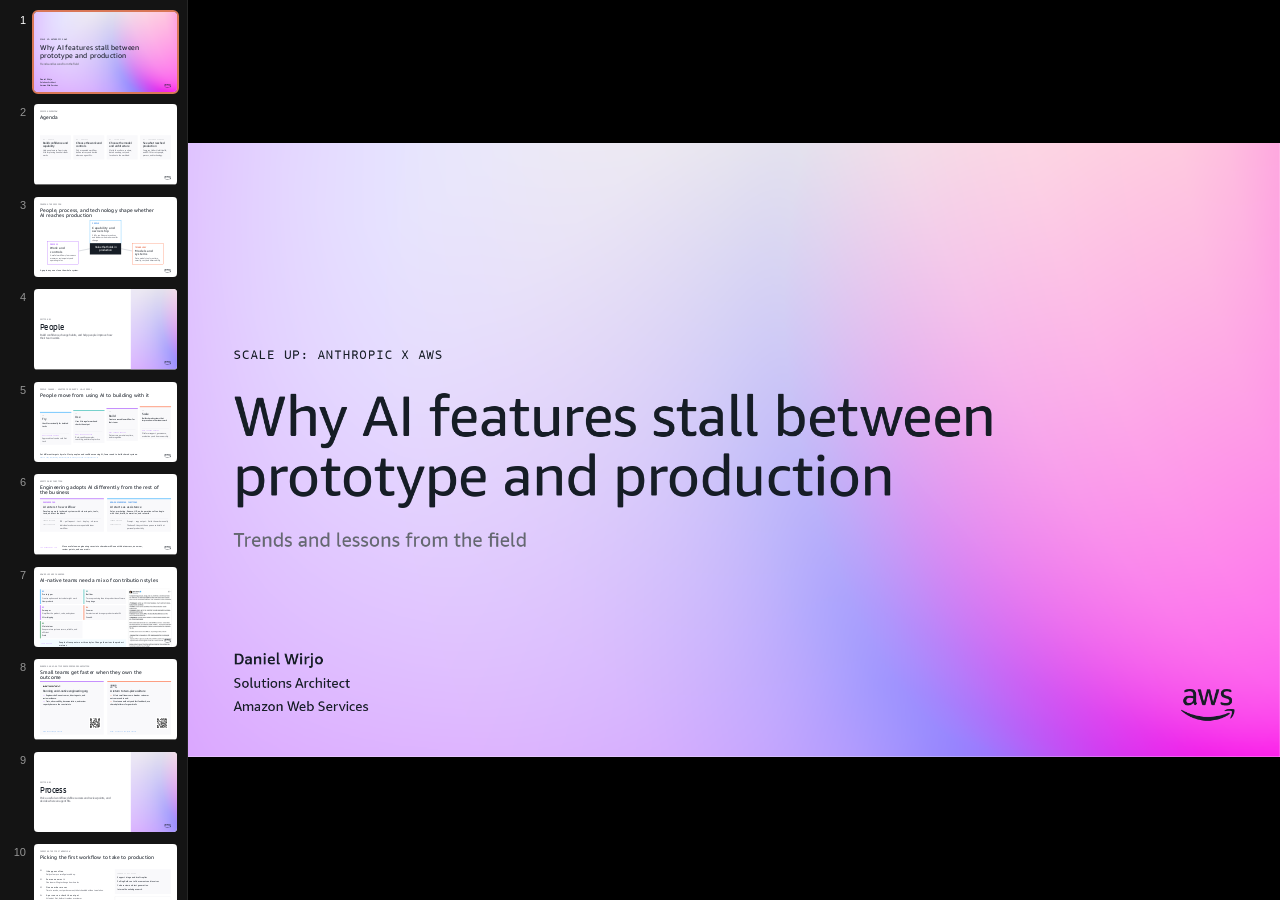
==== scale-up-session-1/index.html @ 9b1a43f8 "Add AI production scale-up deck" ====
<!DOCTYPE html>
<html lang="en">
<head>
<meta charset="UTF-8">
<title>Why AI features stall between prototype and production</title>
<link rel="stylesheet" href="styles.css">
<script src="deck-stage.js"></script>
<style>
  html, body { margin: 0; background: #000; }

  /* ---- Shared slide chrome ---- */
  .slide {
    position: relative; width: 1920px; height: 1080px; overflow: hidden;
    font-family: var(--aws-font-display);
    background: var(--aws-white); color: var(--aws-gray-850);
  }
  .slide h1, .slide h2, .slide h3, .slide p { margin: 0; }
  .bg { position: absolute; inset: 0; width: 100%; height: 100%; object-fit: cover; }
  .logo-br { position: absolute; right: 80px; bottom: 64px; height: 56px; width: auto; }

  .eyebrow {
    font-family: var(--aws-font-mono); font-size: 22px; font-weight: 400;
    text-transform: uppercase; letter-spacing: 0.08em; color: var(--aws-gray-600);
  }
  .h-cover  { font-size: 120px; line-height: 1.04; font-weight: 400; letter-spacing: -0.005em; text-wrap: pretty; }
  .h-title  { font-size: 72px;  line-height: 1.1;  font-weight: 400; letter-spacing: -0.005em; text-wrap: pretty; }
  .body-xl  { font-size: 34px;  line-height: 1.35; font-weight: 400; }
  .body-lg  { font-size: 28px;  line-height: 1.4;  font-weight: 400; }
  .body-md  { font-size: 24px;  line-height: 1.45; font-weight: 400; }
  .muted    { color: var(--aws-gray-600); }
  .mono     { font-family: var(--aws-font-mono); }
  .rule     { width: 56px; height: 4px; background: var(--aws-gray-850); }
  .rule.accent { background: var(--aws-purple-600); }

  .head { position: absolute; left: 80px; right: 80px; top: 80px; display: flex; flex-direction: column; gap: 24px; }
  .head .h-title { max-width: 1600px; }
  .head .lede { max-width: 1400px; margin-top: 4px; }
  .foot { position: absolute; left: 80px; right: 440px; bottom: 72px; }

  /* ---- Cover ---- */
  .cover-body { position: absolute; left: 80px; right: 80px; top: 0; bottom: 0; display: flex; flex-direction: column; justify-content: center; gap: 40px; }
  .cover-body .h-cover { max-width: 1640px; font-size: 100px; line-height: 1.05; }
  .cover-presenter { position: absolute; left: 80px; bottom: 72px; display: flex; flex-direction: column; gap: 6px; }

  /* ---- Card grid ---- */
  .grid { position: absolute; left: 80px; right: 80px; top: 400px; display: grid; gap: 32px; }
  .grid.c4 { grid-template-columns: repeat(4, 1fr); }
  .grid.c3 { grid-template-columns: repeat(3, 1fr); }
  .grid.c2 { grid-template-columns: repeat(2, 1fr); column-gap: 96px; row-gap: 40px; }
  .card { display: flex; flex-direction: column; gap: 18px; padding: 40px 36px; background: var(--aws-gray-100); border-radius: 4px; }
  .card .k { font-family: var(--aws-font-mono); font-size: 20px; letter-spacing: 0.08em; text-transform: uppercase; color: var(--aws-gray-600); }
  .card .t { font-size: 36px; line-height: 1.15; }
  .card .price { font-size: 64px; line-height: 1; color: var(--aws-purple-600); }

  /* ---- Map (2x2) ---- */
  .map { position: absolute; left: 80px; right: 80px; top: 340px; display: grid; grid-template-columns: 180px 1fr 1fr; grid-template-rows: 56px 220px 220px; gap: 24px; }
  .map .colh, .map .rowh { font-family: var(--aws-font-mono); font-size: 20px; letter-spacing: 0.08em; text-transform: uppercase; color: var(--aws-gray-600); display: flex; align-items: flex-end; }
  .map .rowh { align-items: center; font-size: 26px; color: var(--aws-gray-850); }
  .map .cell { background: var(--aws-gray-100); border-radius: 4px; padding: 32px 36px; display: flex; flex-direction: column; gap: 12px; justify-content: center; }
  .map .cell .t { font-size: 38px; line-height: 1.12; }
  .surface-title { display: grid; grid-template-columns: 58px 1fr; gap: 18px; align-items: center; }
  .surface-icon { width: 52px; height: 52px; object-fit: contain; }
  .gateway { position: absolute; left: 284px; right: 400px; top: 912px; display: flex; align-items: center; gap: 28px; padding: 22px 36px; border: 2px solid var(--aws-gray-300); border-radius: 4px; }

  /* ---- Rows (situation -> answer) ---- */
  .rows { position: absolute; left: 80px; right: 80px; top: 300px; display: flex; flex-direction: column; }
  .row { display: grid; grid-template-columns: 1fr 1fr; gap: 64px; padding: 22px 0; border-top: 2px solid var(--aws-gray-200); align-items: baseline; }
  .row:last-child { border-bottom: 2px solid var(--aws-gray-200); }
  .row .ans { font-size: 32px; line-height: 1.25; }

  /* ---- Numbered list ---- */
  .list { display: flex; flex-direction: column; gap: 34px; }
  .item { display: grid; grid-template-columns: 64px 1fr; gap: 16px; }
  .num { font-family: var(--aws-font-mono); font-size: 22px; line-height: 1; padding-top: 10px; color: var(--aws-gray-550); }
  .item .t { font-size: 32px; line-height: 1.2; margin-bottom: 8px; }

  /* ---- Progression ---- */
  .steps { position: absolute; left: 80px; right: 80px; top: 380px; bottom: 220px; display: grid; grid-template-columns: repeat(4, 1fr); gap: 32px; }
  .step { display: flex; flex-direction: column; gap: 18px; padding-top: 28px; border-top: 4px solid var(--aws-gray-300); }
  .step.now { border-top-color: var(--aws-purple-600); }
  .step .t { font-size: 36px; line-height: 1.15; }
  .step .stall { margin-top: auto; min-height: 110px; box-sizing: border-box; padding: 20px 24px; background: var(--aws-gray-100); border-radius: 4px; }

  /* ---- People adoption ---- */
  .people-steps { position: absolute; left: 80px; right: 80px; top: 330px; display: grid; grid-template-columns: repeat(4, 1fr); gap: 26px; align-items: start; }
  .people-stage { min-height: 440px; box-sizing: border-box; padding: 28px 30px; background: var(--aws-gray-100); border-top: 7px solid var(--aws-blue-500); display: flex; flex-direction: column; gap: 18px; }
  .people-stage.l0 { margin-top: 72px; }
  .people-stage.l1 { margin-top: 48px; border-top-color: var(--aws-teal-500); }
  .people-stage.l2 { margin-top: 24px; border-top-color: var(--aws-purple-600); }
  .people-stage.l3 { border-top-color: var(--aws-orange-500); }
  .people-stage .level { font-family: var(--aws-font-mono); font-size: 20px; letter-spacing: 0.08em; text-transform: uppercase; color: var(--aws-gray-600); }
  .people-stage .stage-name { font-size: 38px; line-height: 1.1; }
  .people-stage .support { margin-top: auto; padding-top: 22px; border-top: 2px solid var(--aws-gray-300); }
  .people-stage .support-label { font-family: var(--aws-font-mono); font-size: 16px; letter-spacing: 0.08em; text-transform: uppercase; color: var(--aws-purple-600); margin-bottom: 10px; }
  .people-takeaway { position: absolute; left: 80px; right: 440px; bottom: 55px; display: flex; flex-direction: column; gap: 10px; }
  .people-source { font-family: var(--aws-font-mono); font-size: 16px; color: var(--aws-blue-600); text-decoration: none; }

  /* ---- Organisational adoption ---- */
  .function-path { position: absolute; left: 80px; right: 80px; top: 330px; display: grid; grid-template-columns: 1fr 1fr; gap: 44px; align-items: stretch; }
  .function-stage { min-height: 445px; box-sizing: border-box; padding: 32px 38px; background: var(--aws-gray-100); border-top: 7px solid var(--aws-purple-600); display: flex; flex-direction: column; gap: 18px; }
  .function-stage.non-engineering { border-top-color: var(--aws-blue-500); }
  .function-stage .stage-title { font-size: 43px; line-height: 1.1; }
  .function-stage .stage-pattern { font-size: 28px; line-height: 1.32; }
  .function-stage .stage-work { margin-top: auto; padding-top: 22px; border-top: 2px solid var(--aws-gray-300); display: grid; grid-template-columns: 205px 1fr; gap: 22px; }
  .function-stage .stage-work .label { font-family: var(--aws-font-mono); font-size: 16px; letter-spacing: 0.07em; text-transform: uppercase; color: var(--aws-gray-600); }
  .function-takeaway { position: absolute; left: 80px; right: 440px; bottom: 52px; display: grid; grid-template-columns: 265px 1fr; gap: 30px; align-items: center; }
  .function-takeaway .label { font-family: var(--aws-font-mono); font-size: 18px; letter-spacing: 0.08em; text-transform: uppercase; color: var(--aws-purple-600); }

  /* ---- AI-native teams ---- */
  .archetype-layout { position: absolute; left: 80px; right: 80px; top: 300px; bottom: 58px; display: grid; grid-template-columns: minmax(0, 1fr) 560px; gap: 42px; align-items: stretch; }
  .archetype-row { display: grid; grid-template-columns: repeat(2, minmax(0, 1fr)); gap: 16px; align-content: start; }
  .archetype-card { min-height: 180px; box-sizing: border-box; padding: 20px 22px; background: var(--aws-gray-100); border-left: 7px solid var(--aws-blue-500); display: flex; flex-direction: column; gap: 10px; }
  .archetype-card.builder { border-top-color: var(--aws-teal-500); }
  .archetype-card.sweeper { border-top-color: var(--aws-purple-600); }
  .archetype-card.grower { border-top-color: var(--aws-orange-500); }
  .archetype-card.maintainer { border-top-color: var(--aws-green-600); }
  .archetype-card.builder { border-left-color: var(--aws-teal-500); }
  .archetype-card.sweeper { border-left-color: var(--aws-purple-600); }
  .archetype-card.grower { border-left-color: var(--aws-orange-500); }
  .archetype-card.maintainer { border-left-color: var(--aws-green-600); }
  .archetype-card .role-name { font-size: 30px; line-height: 1.05; }
  .archetype-card .role-copy { margin-top: auto; color: var(--aws-gray-700); }
  .archetype-source-shot { width: 100%; height: 100%; object-fit: cover; object-position: top; border: 1px solid var(--aws-gray-300); box-shadow: 0 12px 30px rgba(35, 47, 62, 0.12); }
  .archetype-footer { grid-column: 1 / -1; padding: 15px 20px; background: var(--aws-blue-50); display: grid; grid-template-columns: 210px 1fr; gap: 22px; align-items: center; }
  .archetype-footer .label { font-family: var(--aws-font-mono); font-size: 18px; letter-spacing: 0.08em; text-transform: uppercase; color: var(--aws-purple-600); }
  .anthropic-source { position: absolute; right: 80px; top: 82px; width: 220px; height: 48px; object-fit: contain; object-position: right center; }

  .native-grid { position: absolute; left: 80px; right: 80px; top: 300px; bottom: 64px; display: grid; grid-template-columns: 1fr 1fr; gap: 48px; }
  .native-card { box-sizing: border-box; padding: 34px 38px; background: var(--aws-gray-100); border-top: 7px solid var(--aws-purple-600); display: grid; grid-template-columns: 1fr 158px; grid-template-rows: auto auto 1fr auto; column-gap: 30px; row-gap: 20px; }
  .native-card.aws { border-top-color: var(--aws-orange-500); }
  .native-logo { width: 240px; height: 54px; object-fit: contain; object-position: left center; grid-column: 1 / -1; }
  .native-card.aws .native-logo { width: 125px; }
  .native-card .native-title { font-size: 36px; line-height: 1.12; grid-column: 1 / -1; }
  .native-summary { display: flex; flex-direction: column; gap: 18px; }
  .native-summary p { font-size: 25px; line-height: 1.32; }
  .native-summary p::before { content: "—"; color: var(--aws-purple-600); margin-right: 12px; }
  .native-card.aws .native-summary p::before { color: var(--aws-orange-600); }
  .native-qr { width: 158px; height: 158px; align-self: end; background: var(--aws-white); }
  .native-link { align-self: end; font-family: var(--aws-font-mono); font-size: 16px; line-height: 1.3; color: var(--aws-blue-600); text-decoration: none; }

  /* ---- Workflow versus agent planning ---- */
  .planner-grid { position: absolute; left: 80px; right: 80px; top: 330px; display: grid; grid-template-columns: 1fr 1fr; gap: 48px; }
  .planner-card { min-height: 470px; box-sizing: border-box; padding: 34px 38px; background: var(--aws-gray-100); border-top: 7px solid var(--aws-blue-500); display: flex; flex-direction: column; gap: 22px; }
  .planner-card.agent { border-top-color: var(--aws-purple-600); background: var(--aws-purple-50); }
  .planner-card .planner-title { font-size: 40px; line-height: 1.1; }
  .workflow-route { margin-top: auto; display: grid; grid-template-columns: 1fr 38px 1fr 38px 1fr; align-items: center; }
  .route-step { min-height: 120px; box-sizing: border-box; padding: 22px 18px; background: var(--aws-white); border: 2px solid var(--aws-gray-300); display: flex; align-items: center; justify-content: center; text-align: center; font-size: 25px; line-height: 1.2; }
  .route-arrow { font-size: 34px; text-align: center; color: var(--aws-gray-600); }
  .agent-route { margin-top: auto; display: grid; grid-template-columns: 1fr 54px 1fr; grid-template-rows: 1fr 48px 1fr; align-items: center; }
  .agent-route .route-step { min-height: 96px; border-color: var(--aws-purple-300); }
  .agent-route .decide { border-color: var(--aws-purple-600); }
  .planner-footer { position: absolute; left: 80px; right: 440px; bottom: 56px; display: grid; grid-template-columns: 260px 1fr; gap: 32px; align-items: center; }
  .planner-footer .label { font-family: var(--aws-font-mono); font-size: 18px; letter-spacing: 0.08em; text-transform: uppercase; color: var(--aws-purple-600); }

  /* ---- Generative AI product canvas ---- */
  .canvas-main { position: absolute; left: 80px; top: 315px; width: 1230px; display: flex; flex-direction: column; gap: 18px; }
  .canvas-band { box-sizing: border-box; padding: 22px 24px; background: var(--aws-gray-100); border-left: 7px solid var(--aws-blue-500); display: flex; flex-direction: column; gap: 16px; }
  .canvas-band.design { border-left-color: var(--aws-purple-600); }
  .canvas-band.ship { border-left-color: var(--aws-orange-500); }
  .canvas-band .band-name { font-family: var(--aws-font-mono); font-size: 17px; letter-spacing: 0.08em; text-transform: uppercase; color: var(--aws-gray-600); }
  .canvas-boxes { display: grid; gap: 12px; }
  .canvas-boxes.c4 { grid-template-columns: repeat(4, 1fr); }
  .canvas-boxes.c3 { grid-template-columns: repeat(3, 1fr); }
  .canvas-boxes.c5 { grid-template-columns: repeat(5, 1fr); }
  .canvas-box { min-height: 62px; box-sizing: border-box; padding: 16px 14px; background: var(--aws-white); border: 2px solid var(--aws-gray-300); display: flex; align-items: center; justify-content: center; text-align: center; font-size: 22px; line-height: 1.15; }
  .canvas-resources { position: absolute; right: 80px; top: 315px; width: 450px; min-height: 525px; box-sizing: border-box; padding: 34px 36px; background: var(--aws-purple-50); border-top: 7px solid var(--aws-purple-600); display: flex; flex-direction: column; gap: 22px; }
  .canvas-resources .resource-title { font-size: 38px; line-height: 1.1; }
  .canvas-resources a { font-family: var(--aws-font-mono); font-size: 18px; line-height: 1.35; color: var(--aws-blue-600); text-decoration: none; padding-top: 16px; border-top: 2px solid var(--aws-purple-200); }
  .canvas-takeaway { position: absolute; left: 80px; right: 440px; bottom: 50px; display: grid; grid-template-columns: 260px 1fr; gap: 32px; align-items: center; }
  .canvas-takeaway .label { font-family: var(--aws-font-mono); font-size: 18px; letter-spacing: 0.08em; text-transform: uppercase; color: var(--aws-purple-600); }

  /* ---- Task horizon and autonomy ---- */
  .horizon-scale { position: absolute; left: 80px; right: 80px; top: 315px; height: 520px; }
  .horizon-caption { display: flex; justify-content: space-between; align-items: center; font-family: var(--aws-font-mono); font-size: 18px; letter-spacing: 0.06em; text-transform: uppercase; color: var(--aws-gray-600); }
  .horizon-caption .rise { color: var(--aws-purple-600); }
  .horizon-steps { position: absolute; left: 0; right: 0; bottom: 0; height: 465px; display: grid; grid-template-columns: repeat(4, 1fr); gap: 24px; align-items: end; }
  .horizon-stage { box-sizing: border-box; padding: 28px 30px; background: var(--aws-gray-100); border-top: 7px solid var(--aws-blue-500); display: flex; flex-direction: column; gap: 16px; }
  .horizon-stage.seconds { height: 300px; }
  .horizon-stage.minutes { height: 350px; border-top-color: var(--aws-teal-500); }
  .horizon-stage.hours { height: 400px; border-top-color: var(--aws-purple-600); }
  .horizon-stage.days { height: 450px; border-top-color: var(--aws-orange-500); }
  .horizon-stage .horizon-name { font-size: 40px; line-height: 1.08; }
  .horizon-stage .horizon-control { margin-top: auto; padding-top: 18px; border-top: 2px solid var(--aws-gray-300); }
  .horizon-footer { position: absolute; left: 80px; right: 440px; bottom: 52px; display: grid; grid-template-columns: 1fr 1fr; gap: 48px; }
  .horizon-footer > div { padding-top: 16px; border-top: 3px solid var(--aws-purple-600); }
  .horizon-footer > div:last-child { border-top-color: var(--aws-gray-850); }

  /* ---- Deterministic and probabilistic systems ---- */
  .det-grid { position: absolute; left: 80px; right: 80px; top: 340px; display: grid; grid-template-columns: 1fr 1fr; gap: 44px; }
  .det-card { min-height: 430px; box-sizing: border-box; padding: 34px 40px; background: var(--aws-gray-100); border-top: 7px solid var(--aws-blue-500); display: flex; flex-direction: column; gap: 20px; }
  .det-card.probabilistic { border-top-color: var(--aws-purple-600); }
  .det-card .det-title { font-size: 46px; line-height: 1.08; }
  .det-card .det-list { margin-top: auto; padding-top: 22px; border-top: 2px solid var(--aws-gray-300); display: flex; flex-direction: column; gap: 14px; }
  .det-takeaway { position: absolute; left: 80px; right: 440px; bottom: 58px; display: grid; grid-template-columns: 240px 1fr; gap: 32px; align-items: center; }
  .det-takeaway .label { font-family: var(--aws-font-mono); font-size: 18px; letter-spacing: 0.08em; text-transform: uppercase; color: var(--aws-purple-600); }

  /* ---- Horse and harness ---- */
  .horse-frame { position: absolute; left: 100px; right: 100px; top: 315px; height: 590px; }
  .horse-lines { position: absolute; inset: 0; width: 100%; height: 100%; }
  .horse-core { position: absolute; left: 610px; top: 52px; width: 500px; height: 480px; box-sizing: border-box; padding: 28px; background: var(--aws-purple-50); border: 3px solid var(--aws-purple-600); display: flex; flex-direction: column; align-items: center; justify-content: center; gap: 14px; text-align: center; }
  .horse-core img { width: 310px; height: 270px; object-fit: contain; opacity: 0.88; }
  .harness-node { position: absolute; width: 430px; min-height: 172px; box-sizing: border-box; padding: 24px 28px; background: var(--aws-white); border: 2px solid var(--aws-gray-300); display: flex; flex-direction: column; gap: 9px; }
  .harness-node.n1 { left: 0; top: 0; border-top: 6px solid var(--aws-blue-500); }
  .harness-node.n2 { left: 0; bottom: 0; border-top: 6px solid var(--aws-teal-500); }
  .harness-node.n3 { right: 0; top: 0; border-top: 6px solid var(--aws-orange-500); }
  .harness-node.n4 { right: 0; bottom: 0; border-top: 6px solid var(--aws-purple-600); }
  .harness-node .node-title { font-size: 32px; line-height: 1.12; }
  .horse-takeaway { position: absolute; left: 80px; right: 440px; bottom: 50px; display: grid; grid-template-columns: 240px 1fr; gap: 32px; align-items: center; }
  .horse-takeaway .label { font-family: var(--aws-font-mono); font-size: 18px; letter-spacing: 0.08em; text-transform: uppercase; color: var(--aws-purple-600); }

  /* ---- People, process, and technology framework ---- */
  .ppt-frame { position: absolute; left: 180px; right: 180px; top: 315px; height: 590px; }
  .ppt-lines { position: absolute; inset: 0; width: 100%; height: 100%; }
  .ppt-node { position: absolute; width: 420px; min-height: 180px; box-sizing: border-box; padding: 28px 32px; background: var(--aws-white); border: 3px solid var(--aws-gray-850); display: flex; flex-direction: column; gap: 12px; }
  .ppt-node.people { left: 570px; top: 0; border-color: var(--aws-blue-500); }
  .ppt-node.process { left: 0; bottom: 0; border-color: var(--aws-purple-600); }
  .ppt-node.technology { right: 0; bottom: 0; border-color: var(--aws-orange-500); }
  .ppt-node .ppt-name { font-size: 46px; line-height: 1.05; }
  .ppt-centre { position: absolute; left: 570px; top: 305px; width: 420px; min-height: 150px; box-sizing: border-box; padding: 30px; background: var(--aws-gray-850); color: var(--aws-white); display: flex; align-items: center; justify-content: center; text-align: center; }

  /* ---- Comparison table ---- */
  .cmp { position: absolute; left: 80px; right: 80px; top: 300px; display: grid; }
  .cmp.c2 { grid-template-columns: 280px 1fr 1fr; }
  .cmp.c3 { grid-template-columns: 220px 1fr 1fr 1fr; }
  .cmp.c4 { grid-template-columns: 300px 1fr 1fr 1fr; }
  .cmp > * { padding: 16px 32px 16px 0; border-top: 2px solid var(--aws-gray-200); font-size: 24px; line-height: 1.35; }
  .cmp.lg > * { padding-top: 24px; padding-bottom: 24px; font-size: 28px; }
  .cmp.lg .rl { font-size: 20px; padding-top: 30px; }
  .cmp > :first-child, .cmp .ch { border-top: none; }
  .cmp .ch { padding-bottom: 18px; font-size: 32px; line-height: 1.15; align-self: end; }
  .cmp .ch .body-md { display: block; margin-top: 6px; }
  .cmp .rl { font-family: var(--aws-font-mono); font-size: 18px; letter-spacing: 0.08em; text-transform: uppercase; color: var(--aws-gray-600); padding-top: 21px; }
  .cmp .rl.name { font-family: var(--aws-font-display); font-size: 28px; letter-spacing: 0; text-transform: none; color: var(--aws-gray-850); padding-top: 24px; }
  .cmp .hl { background: var(--aws-purple-50); padding-left: 20px; }
  .cmp .no { color: var(--aws-gray-550); }

  /* ---- Flow (boxes and arrows) ---- */
  .flow { position: absolute; left: 80px; right: 80px; top: 340px; display: grid; grid-template-columns: 1fr 72px 1.25fr 72px 1fr; }
  .flow .node { display: flex; flex-direction: column; gap: 10px; padding: 28px 32px; border: 2px solid var(--aws-gray-300); border-radius: 4px; }
  .flow .node.hub { background: var(--aws-purple-50); border-color: var(--aws-purple-600); }
  .flow .node .t { font-size: 32px; line-height: 1.15; }
  .flow .arrow { display: flex; align-items: center; justify-content: center; font-size: 44px; color: var(--aws-gray-550); }

  /* ---- Code ---- */
  .code { margin: 0; padding: 36px 40px; background: var(--aws-gray-100); border-radius: 4px; font-family: var(--aws-font-mono); font-size: 23px; line-height: 1.6; white-space: pre; color: var(--aws-gray-850); }
  .code .c { color: var(--aws-gray-600); }

  /* ---- Billing paths ---- */
  .bill-paths { position: absolute; left: 80px; right: 80px; top: 420px; display: grid; grid-template-columns: repeat(3, 1fr); gap: 28px; }
  .bill-path { min-height: 190px; box-sizing: border-box; padding: 28px 30px; border-top: 5px solid var(--aws-gray-850); background: var(--aws-gray-100); display: grid; grid-template-columns: 58px 1fr; gap: 20px; align-content: start; }
  .bill-path.market { border-top-color: var(--aws-purple-600); }
  .bill-path img { width: 52px; height: 52px; object-fit: contain; }
  .bill-path .t { font-size: 30px; line-height: 1.15; margin-bottom: 12px; }
  .bill-join { position: absolute; left: 280px; right: 280px; top: 670px; display: grid; grid-template-columns: 1fr 120px 1fr; align-items: center; }
  .bill-line { height: 3px; background: var(--aws-gray-350); }
  .bill-arrow { text-align: center; font-size: 46px; color: var(--aws-purple-600); }
  .invoice { position: absolute; left: 560px; right: 560px; top: 750px; padding: 32px 40px; border: 3px solid var(--aws-purple-600); background: var(--aws-purple-50); text-align: center; }

  /* ---- Model spectrum ---- */
  .model-spectrum { position: absolute; left: 80px; right: 80px; top: 330px; }
  .spectrum-labels { display: flex; justify-content: space-between; margin-bottom: 18px; font-family: var(--aws-font-mono); font-size: 18px; text-transform: uppercase; letter-spacing: 0.08em; color: var(--aws-gray-600); }
  .spectrum-line { height: 5px; background: var(--aws-gray-300); margin: 0 90px 30px; }
  .model-nodes { display: grid; grid-template-columns: repeat(4, 1fr); gap: 28px; }
  .model-node { min-height: 300px; box-sizing: border-box; padding: 30px 28px; border-top: 7px solid var(--aws-blue-500); background: var(--aws-gray-100); }
  .model-node.sonnet { border-top-color: var(--aws-teal-500); }
  .model-node.opus { border-top-color: var(--aws-purple-600); background: var(--aws-purple-50); }
  .model-node.fable { border-top-color: var(--aws-orange-500); }
  .model-node .model-name { font-size: 36px; line-height: 1.1; margin: 12px 0 18px; }
  .model-node .model-price { font-family: var(--aws-font-mono); font-size: 27px; color: var(--aws-gray-850); margin-bottom: 18px; }

  /* ---- Cost pipeline ---- */
  .cost-pipeline { position: absolute; left: 80px; right: 80px; top: 360px; display: grid; grid-template-columns: 1fr 54px 1fr 54px 1fr 54px 1fr; align-items: stretch; }
  .cost-stage { min-height: 300px; padding: 30px 28px; box-sizing: border-box; background: var(--aws-gray-100); border-top: 6px solid var(--aws-blue-500); }
  .cost-stage.route { border-top-color: var(--aws-teal-500); }
  .cost-stage.effort { border-top-color: var(--aws-purple-600); }
  .cost-stage.batch { border-top-color: var(--aws-orange-500); }
  .cost-stage .stage-num { font-family: var(--aws-font-mono); font-size: 20px; color: var(--aws-gray-600); }
  .cost-stage .stage-title { font-size: 34px; line-height: 1.12; margin: 18px 0; }
  .cost-arrow { display: flex; align-items: center; justify-content: center; font-size: 42px; color: var(--aws-gray-500); }
  .cost-result { position: absolute; left: 360px; right: 360px; top: 760px; display: grid; grid-template-columns: 250px 1fr; align-items: center; gap: 32px; padding: 26px 36px; background: var(--aws-gray-850); color: var(--aws-white); }
  .cost-result .metric { font-family: var(--aws-font-mono); font-size: 20px; letter-spacing: 0.08em; text-transform: uppercase; color: var(--aws-gray-300); }

  /* ---- Geography ---- */
  .geo-layout { position: absolute; left: 80px; right: 80px; top: 330px; bottom: 150px; display: grid; grid-template-columns: 1.15fr 0.85fr; gap: 58px; }
  .geo-diagram { display: flex; flex-direction: column; gap: 18px; }
  .geo-route { padding: 22px 28px; border: 2px solid var(--aws-gray-300); display: grid; grid-template-columns: 150px 1fr; gap: 22px; align-items: center; }
  .geo-route .prefix { font-family: var(--aws-font-mono); font-size: 34px; color: var(--aws-purple-600); }
  .au-boundary { flex: 1; border: 3px solid var(--aws-purple-600); background: var(--aws-purple-50); padding: 28px 32px; display: grid; grid-template-rows: auto 1fr auto; }
  .au-cities { display: grid; grid-template-columns: 1fr 1fr; gap: 34px; align-items: center; }
  .city { padding: 26px 24px; background: var(--aws-white); border: 2px solid var(--aws-gray-300); display: grid; grid-template-columns: 22px 1fr; gap: 16px; align-items: center; }
  .city-dot { width: 18px; height: 18px; border-radius: 50%; background: var(--aws-purple-600); }
  .availability { display: grid; grid-template-columns: 1.4fr repeat(3, 0.7fr); align-content: start; }
  .availability > * { padding: 15px 12px; border-top: 2px solid var(--aws-gray-200); font-size: 21px; line-height: 1.25; }
  .availability .ah { border-top: none; font-family: var(--aws-font-mono); font-size: 16px; letter-spacing: 0.06em; text-transform: uppercase; color: var(--aws-gray-600); }
  .availability .yes { color: var(--aws-green-700); }
  .availability .not-yet { color: var(--aws-gray-550); }

  /* ---- Architecture strip ---- */
  .field-layout { position: absolute; left: 80px; right: 80px; top: 340px; bottom: 150px; display: grid; grid-template-columns: 0.82fr 1.35fr; gap: 70px; }
  .field-checks { display: flex; flex-direction: column; gap: 0; }
  .field-check { padding: 18px 0; border-top: 2px solid var(--aws-gray-200); display: grid; grid-template-columns: 38px 1fr; gap: 16px; align-items: start; }
  .field-check:first-child { border-top: none; }
  .field-check .mark { font-family: var(--aws-font-mono); color: var(--aws-purple-600); font-size: 23px; }
  .arch-panel { background: var(--aws-gray-100); padding: 30px 34px; display: flex; flex-direction: column; gap: 22px; }
  .arch-main { display: grid; grid-template-columns: 1fr 44px 1fr 44px 1fr 44px 1fr; align-items: center; }
  .arch-node { min-height: 145px; box-sizing: border-box; padding: 18px 16px; background: var(--aws-white); border: 2px solid var(--aws-gray-300); text-align: center; display: flex; flex-direction: column; align-items: center; justify-content: center; gap: 12px; }
  .arch-node img { width: 48px; height: 48px; object-fit: contain; }
  .arch-node.bedrock { border-color: var(--aws-purple-600); background: var(--aws-purple-50); }
  .arch-arrow { text-align: center; font-size: 34px; color: var(--aws-gray-500); }
  .arch-controls { display: grid; grid-template-columns: repeat(3, 1fr); gap: 18px; }
  .arch-control { padding: 18px; background: var(--aws-white); display: grid; grid-template-columns: 40px 1fr; gap: 12px; align-items: center; }
  .arch-control img { width: 36px; height: 36px; object-fit: contain; }
  .arch-profiles { padding: 18px 22px; border: 2px solid var(--aws-purple-600); background: var(--aws-white); display: flex; justify-content: space-between; align-items: center; }

  /* ---- Customer case studies ---- */
  .case-grid { position: absolute; left: 80px; right: 80px; top: 330px; display: grid; grid-template-columns: repeat(3, 1fr); gap: 30px; }
  .case-card { min-height: 500px; box-sizing: border-box; padding: 34px 36px; background: var(--aws-gray-100); border-top: 7px solid var(--aws-blue-500); display: flex; flex-direction: column; gap: 20px; }
  .case-card.heidi { border-top-color: var(--aws-purple-600); }
  .case-card.rdc { border-top-color: var(--aws-orange-500); }
  .case-brand { height: 58px; display: flex; align-items: center; }
  .case-brand img { max-width: 190px; max-height: 58px; width: auto; height: auto; object-fit: contain; object-position: left center; }
  .case-brand img.heidi-mark { width: 58px; height: 58px; }
  .case-brand img.rdc-mark { max-width: 175px; }
  .case-card .company { font-size: 48px; line-height: 1.05; }
  .case-card .case-use { font-size: 30px; line-height: 1.25; }
  .case-card .case-result { margin-top: auto; padding-top: 24px; border-top: 2px solid var(--aws-gray-300); }
  .case-card .metric { font-size: 45px; line-height: 1.05; color: var(--aws-gray-850); }
  .case-sources { position: absolute; left: 80px; right: 440px; bottom: 58px; display: flex; gap: 28px; font-family: var(--aws-font-mono); font-size: 15px; }
  .case-sources a { color: var(--aws-blue-600); text-decoration: none; }
  .case-matrix { position: absolute; left: 80px; right: 80px; top: 315px; display: grid; grid-template-columns: 165px repeat(3, 1fr); }
  .case-matrix > * { padding: 22px 26px; border-top: 2px solid var(--aws-gray-200); font-size: 25px; line-height: 1.3; }
  .case-matrix .mh { border-top: none; min-height: 95px; display: flex; flex-direction: column; justify-content: flex-end; gap: 12px; }
  .case-matrix .matrix-brand { height: 46px; display: flex; align-items: center; gap: 14px; }
  .case-matrix .matrix-brand img { max-width: 165px; max-height: 46px; width: auto; height: auto; object-fit: contain; object-position: left center; }
  .case-matrix .matrix-brand img.heidi-mark { width: 44px; height: 44px; }
  .case-matrix .matrix-name { font-size: 30px; line-height: 1; }
  .case-matrix .tagline { font-size: 20px; line-height: 1.2; color: var(--aws-gray-600); }
  .case-matrix .row-label { font-family: var(--aws-font-mono); font-size: 18px; letter-spacing: 0.07em; text-transform: uppercase; color: var(--aws-gray-600); }
  .case-matrix .people-cell { background: var(--aws-blue-50); }
  .case-matrix .process-cell { background: var(--aws-purple-50); }
  .case-matrix .tech-cell { background: var(--aws-orange-50); }
  .case-matrix .outcome-cell { font-weight: 500; }

  /* ---- Field story ---- */
  .story { position: absolute; left: 80px; right: 80px; top: 360px; display: grid; grid-template-columns: 1fr 1fr; column-gap: 96px; }
  .story .col { display: flex; flex-direction: column; }
  .story .k { font-family: var(--aws-font-mono); font-size: 20px; letter-spacing: 0.08em; text-transform: uppercase; color: var(--aws-gray-600); padding-bottom: 16px; }
  .story .col.hub .k { color: var(--aws-purple-600); }
  .story .col > p { padding: 15px 0; border-top: 2px solid var(--aws-gray-200); font-size: 26px; line-height: 1.35; }
  .story .col > p:last-child { border-bottom: 2px solid var(--aws-gray-200); }
  .demo { position: absolute; left: 80px; right: 440px; bottom: 60px; display: flex; align-items: center; gap: 28px; padding: 20px 36px; background: var(--aws-purple-50); border: 2px solid var(--aws-purple-600); border-radius: 4px; }

  /* ---- Closing ---- */
  .close-grid { position: absolute; left: 80px; right: 80px; top: 330px; bottom: 180px; display: grid; grid-template-columns: 1fr 480px; gap: 96px; }
  .qr { width: 260px; height: 260px; }
  .links { display: flex; flex-direction: column; gap: 14px; }
</style>
<script type="application/json" id="speaker-notes">
[
  "Hi everyone, I'm Daniel, and I'm a Solutions Architect at AWS. In 30 minutes, I'll cover why AI features stall across people, process, and technology, then show how those choices affect Claude on AWS.",
  "The session uses four parts. People covers capability, confidence, and ownership. Process covers workflow selection, success measures, review points, and when an agent fits. Technology covers the model, surface, runtime, data boundary, cost, and location. Customer stories show how three teams handled those choices in production.",
  "People, process, and technology is a useful planning lens because the three parts affect each other. Skilled people cannot rescue a broken workflow. A clear workflow still fails without usable tools and data. Technology rarely fixes unclear ownership or incentives. The centre of the diagram is the outcome: value that still holds under real production conditions. Sources: https://www.prosci.com/blog/people-process-technology and https://docs.aws.amazon.com/whitepapers/latest/overview-aws-cloud-adoption-framework/people-perspective-capabilities.html",
  "Start with people. Adoption depends on confidence, role-specific skills, clear ownership, and leaders who give people time and permission to change how work gets done.",
  "Ramp's L0 to L3 model is useful as a people capability framework. L0 employees try AI for isolated tasks. L1 employees use it in regular work and check the output. L2 employees build reusable workflows for themselves or their team. L3 employees build systems that help other teams work differently. Leaders have a job at each level: provide approved tools, role-specific examples, data access, time, recognition, governance, evaluations, and clear ownership. Set different targets by role. Most people need confidence using AI; fewer need to build shared systems. Source: https://ramp.com/leading-indicators/how-to-build-your-team-to-capitalize-on-ai",
  "The L0 to L3 ladder describes how individuals use AI. Adoption also differs by function. Engineering often moves faster because the work already runs through shared systems: repositories, pull requests, tests, deployment pipelines, and incident tools. The model can receive context, take an action, and get fast feedback. Non-engineering adoption often starts in a chat window with drafts, summaries, and research. That helps the individual, but the context and output can remain outside the team's operating process. The management job is to move useful non-engineering cases from one-off prompts into shared workflows with data access, an owner, review points, and a measurable outcome.",
  "Boris Cherny describes five contribution styles visible on the Claude Code team: prototypers create options, builders turn promising ideas into production systems, sweepers simplify and improve what shipped, growers find product-market fit, and maintainers keep mature systems secure, reliable, fast, and efficient. People often span two or three styles. Treat this as a way to compose a team around the product stage, not as five new job titles. Source: Boris Cherny, Claude Code.",
  "Anthropic describes an AI-native engineering organisation where engineers spend less time writing every line and more time defining outcomes, directing agents, and reviewing evidence. Coding throughput rises quickly, so tests, observability, documentation, ownership, and review capacity become the constraints. Werner Vogels argues that AI makes small, autonomous teams practical again. Teams should own a durable customer problem end to end, have authority to make reversible decisions, and use shared platforms for guardrails without adding hand-offs. Sources: https://claude.com/blog/running-an-ai-native-engineering-org and https://www.allthingsdistributed.com/2026/06/return-to-two-pizza-culture.html",
  "Next is process. Pick work that happens often, has a clear owner, and has a measurable outcome. Define review points and controls before deciding how much autonomy the technology needs.",
  "Pick the first workflow using five tests. It happens often enough for small gains to add up. One team owns it and can change the process. One number measures whether it improved. A person can review the output while confidence builds. The required data is already reachable. Support triage, document extraction, code review, and internal search often fit these conditions. Avoid starting with a flagship feature that has to be perfect at launch.",
  "The Generative AI Product Canvas turns one candidate feature into a buildable and measurable product plan. Work left to right through three bands. Frame the opportunity by defining the problem, current alternative, inputs, and outputs. Design the solution by choosing the product flow, whether it needs a prompt, pipeline, or agent, and the user experience. Prove and ship it by defining done, success metrics, evaluation, cost, and pricing. Use one canvas per feature. Resources: https://github.com/aws-samples/sample-apj-sup-sa/tree/add-genai-product-canvas/agentic-workloads/genai-product-canvas and https://catalog.us-east-1.prod.workshops.aws/workshops/f6d1379f-3504-4c36-8a46-3b9c3c99a03d/en-US/040-part-2-design",
  "The ambition can be large, but the first production step should be narrow. Pick one repeated workflow, give it one owner, and measure one outcome. Prove that it works before adding more teams, data, tools, or autonomy.",
  "The difference between a workflow that calls an LLM and an agent loop is who plans the next step. In a workflow, your code fixes the sequence and calls the model at known points. In an agent loop, the model observes the result and chooses the next approved action. The application still owns the tools, permissions, budgets, approval gates, and stopping conditions. Source: https://www.anthropic.com/research/building-effective-agents",
  "Anthropic separates workflows, where code controls a defined sequence, from agents, where the model directs its own process and tool use. Use an agent for open-ended work when you cannot predict the number of steps or define a fixed path. The environment should return feedback the agent can use, and the task needs clear success and stopping conditions. Keep human approval around consequential actions. Start with the simplest design that works because model-directed execution adds cost, latency, and more ways to fail. Source: https://www.anthropic.com/research/building-effective-agents",
  "An agent repeats four steps. It observes the current state, context, memory, and tool results. It decides the next action. It acts by calling a tool, changing state, or producing a response. It then evaluates the result against the goal. If the goal is not met, the result becomes new context for the next loop. Your code still defines the available tools, permissions, budgets, iteration limits, and stopping conditions. Put human approval before actions that are costly, irreversible, or customer-facing.",
  "Use task horizon as a practical autonomy spectrum, not a maturity score. At seconds, a person directs each turn. At minutes, the agent completes a bounded task. At hours, it works through checkpoints, recovers from failures, and asks for help when needed. At days, it carries durable state across sessions and pursues an outcome under clear limits. Longer horizons can unlock larger units of work, but cost, drift, ambiguity, and recovery effort also rise. Anthropic notes that autonomy depends on oversight and product design, and its long-running agent guidance emphasises progress tracking across context windows. AWS AgentCore supports asynchronous long-running tasks and configurable runtime lifecycle. Sources: https://www.anthropic.com/research/measuring-agent-autonomy, https://www.anthropic.com/research/trustworthy-agents, https://www.anthropic.com/engineering/effective-harnesses-for-long-running-agents, and https://docs.aws.amazon.com/bedrock-agentcore/latest/devguide/runtime-long-run.html",
  "Technology follows the people and process decisions. This section covers the model, runtime, tools, data boundary, deployment surface, cost controls, and where inference can run.",
  "AI systems combine deterministic software with probabilistic model behaviour. Use deterministic code for permissions, validation, workflow rules, budgets, and stopping conditions. Those controls should behave the same way every time. Use the model where the work needs interpretation, planning, drafting, or tool selection. Test that part across representative scenarios because the same input can produce different valid outputs. Put judgement in the model. Keep hard limits and irreversible actions in code.",
  "The horse represents the model: capability, judgement, and momentum. The harness is the agent system around it: the goal and context, tools and sandbox, permissions and approvals, and the feedback that tells it whether to continue or stop. A stronger model raises what the system can do. The harness decides where it can go and what it is allowed to change. Anthropic describes the harness as the system around the model. AWS AgentCore includes the runtime loop, tools, context, failure handling, memory, identity, and observability. Sources: https://www.anthropic.com/engineering/managed-agents and https://docs.aws.amazon.com/bedrock-agentcore/latest/devguide/harness.html",
  "Anthropic describes the brain as Claude plus the harness that runs the reasoning loop, and the hands as the sandboxes and tools that perform actions. The model reasons, plans, and chooses tools. The hands run code, browse, read files, and change systems inside an isolated environment. Managed services can carry much of the loop, compute, memory, identity, secure tool connectivity, and observability. The customer still owns the work that differentiates the product: the goal, proprietary context, instructions and skills, tool permissions, approval policy, evaluations, and user experience. Anthropic source: https://www.anthropic.com/engineering/managed-agents. AWS source: https://docs.aws.amazon.com/bedrock-agentcore/latest/devguide/harness.html",
  "Start by choosing how Claude will run. There are four ways to run Claude on AWS, and they sort along two lines. Across the top: who operates the service and processes your data. On the left side, AWS does, inside your AWS account. On the right, Anthropic does, with AWS as the front door and the bill. Down the side: are you calling Claude from your own code, the API row, or giving people an app, the apps row. That gives you Claude on Amazon Bedrock, Claude Platform on AWS, Claude Desktop on Amazon Bedrock, and Claude Enterprise in AWS Marketplace. Along the bottom is Claude Apps Gateway. It isn't a fifth option. It's a control plane you run yourself that adds single sign-on, per-user cost tracking, and spend caps. Same Claude models in every box.",
  "Choose the model using your workload evals. Anthropic's starting point for most workloads is Opus 5.5, at four dollars in and twenty out per million tokens. If your evals fall short on long, multi-step work, try Fable 5.1, with a one-million-token context. For high volume, Sonnet 5. For speed, Haiku 4.5. The rule of thumb is on the slide: start with Opus 5.5 and move from there based on your own evals, not benchmarks.",
  "Set cost controls before rollout. Cache repeated system prompts and documents. Route simpler steps to smaller models. Set the effort level to match the task. Batch work that can wait, such as overnight document runs and backfills. Measure cost per completed task rather than cost per token.",
  "Availability changes with model launches, so check the model card before committing. On Bedrock you pick an inference profile, not a Region. The global profile can route anywhere and usually has the most capacity. The au profile keeps processing in Sydney and Melbourne for supported models. Single-Region options differ by model. Claude Platform on AWS can expose Sydney and Melbourne endpoints while inference still uses Anthropic's global or US routing, so the endpoint location alone does not provide in-country processing.",
  "The final section covers customer stories from Halter, Heidi Health, and RDC.AI, then closes with common deployment issues.",
  "Halter built Clank, an agent using Claude on Amazon Bedrock that investigates production alerts and proposes code changes for human review. It now handles more than 90 tasks each week and saved up to 215 hours of manual work in three months. Heidi Health automates clinical documentation and administrative work while requiring clinicians to review and finalise the output. Heidi supports more than two million consultations each week and is available through AWS Marketplace. RDC.AI builds explainable assistants for relationship management, serviceability, cashflow, and portfolio decisions. Its earlier Data Science and Portfolio Assistants reached production in three months and doubled development speed with Amazon Bedrock. Sources: https://aws.amazon.com/solutions/case-studies/halter-case-study/, https://aws.amazon.com/marketplace/pp/prodview-m6a4kvrjulsd4, https://www.heidihealth.com/llms.txt, and https://aws.amazon.com/solutions/case-studies/richdataco-case-study/",
  "Across the three cases, the same pattern appears. People remain responsible for reviewing fixes, finalising clinical notes, or making lending decisions. The process starts with a narrow repeated workflow and clear checks. The technology connects models to the required data, tools, integrations, and controls. The outcome is measured in completed work: engineering time saved, consultations supported, and faster delivery into a regulated environment.",
  "Six deployment issues come up repeatedly. Claude Code in an Asia Pacific Region can default to an unsupported apac profile prefix. Geographic profiles can cost more than global profiles. Anthropic's built-in tools aren't all available on Bedrock. Apps Gateway supports people rather than pipelines. Tag usage before the first team rolls out. A Marketplace subscription can create a new Claude organisation, so plan an existing organisation move before subscribing.",
  "The key takeaways cover people, process, and technology. Set expectations by role and give teams time and support to change how they work. Pick a repeated workflow with a clear owner and metric, then use an agent only when the path cannot be fixed in advance. Choose the Claude route using the users, data boundary, controls, tools, cost, and location. Scale when people, process, and technology all hold under production conditions. The QR code and links point to the technical references.",
  "The appendix keeps the deployment route, billing, control, and Claude Code configuration detail available for questions without slowing the main talk.",
  "Two questions get you to the right box. First: are you putting Claude in front of people, your staff using it to write, code, and analyse, or inside your product, where your code calls it? That's apps or API. Second: does the data need AWS as the operator and data processor? If yes, the Bedrock routes. If Anthropic processing is fine and you need Anthropic's first-party tools, use the Anthropic-operated routes. Some teams run Claude Enterprise for their people and Bedrock for their product in the same AWS account. The next slides compare each row.",
  "For product integrations, compare the API routes first. Claude on Amazon Bedrock runs inside your AWS account. AWS is the operator and the data processor, you call it with Converse, InvokeModel, or the Messages API, and you get the rest of Bedrock around it: PrivateLink, Guardrails, Knowledge Bases, and one API across more than a hundred models. Anthropic's built-in tools, such as web search and code execution, aren't on Bedrock yet. Claude Platform on AWS is Anthropic's API, operated by Anthropic and billed through AWS, with IAM for auth and CloudTrail for audit. It includes Anthropic's first-party tools. Routing is global or US, so it isn't an in-country option, and cost detail lives in the Claude Console rather than your cost and usage report.",
  "The apps row is where Claude Code sits. Claude Enterprise in AWS Marketplace includes chat, Claude Code, Cowork, Projects, single sign-on, user provisioning, roles, spend limits, MCP allow lists, and audit logs. It's seats plus usage on a twelve-month term, on your AWS bill. Claude Desktop on Amazon Bedrock points the Claude apps at your own Bedrock account, so the data stays in your AWS boundary under your AWS controls. Claude Code can also call Bedrock directly from the CLI with AWS credentials, but you provide SSO and monitoring. If the data boundary doesn't decide it, compare the required apps and controls.",
  "Claude Apps Gateway adds controls when people use Claude through Bedrock or Claude Platform on AWS. Claude Apps Gateway is AWS solution guidance you run yourself: a container in your VPC behind an internal load balancer, sitting between your people and Bedrock or Claude Platform on AWS. People sign in with your identity provider, so there are no AWS credentials on every laptop. You get cost per person over OpenTelemetry, model access by identity provider group, and spend caps per user, per group, or for the whole organisation. One limit: pipelines can't authenticate through it, so CI/CD keeps calling Bedrock directly with IAM. The code is public in the aws-samples anthropic-on-aws repository, link at the end.",
  "Sometimes both API routes fit. When that happens, these are the tie-breakers. Lean toward Bedrock if processing has to stay in Australia or in one Region, if you want private connectivity with PrivateLink, Guardrails or Knowledge Bases, more than one model provider behind the same code, cost broken down by IAM role in your cost and usage report, or you have AWS credits to use. Lean toward Claude Platform on AWS if you want Anthropic's newest features and tools the day they launch, or you've already built on Anthropic's API, because moving is a new base URL, a key, and one header. And one piece of advice: if you're already happy on Bedrock, stay. Add Claude Platform on AWS for the workloads that need it. Running both in one account is normal.",
  "These are the situations I hear most often. If your developers want Claude Code and you need admin controls, compare Claude Enterprise in AWS Marketplace: SSO, user provisioning, spend limits, and audit logs. If the data must stay in your AWS account, use Bedrock for the product API and Claude Desktop on Bedrock for people. If agents need web search, files, code execution, or managed agent tools, compare Claude Platform on AWS. If you already run Claude Code on Bedrock and need SSO and spend caps, add Claude Apps Gateway. If you're already paying Anthropic directly, plan any move to the AWS bill around the contract renewal.",
  "Each route can appear on the AWS bill, but the commercial treatment can differ. Choose the route using the operating model: who processes the data, which controls you need, and which features the workload requires. Check current pricing and commitment treatment before committing volume. Teams can start through the Bedrock console or the relevant AWS Marketplace listing.",
  "Once it's running, finance will ask where it shows up. Bedrock usage appears under the Amazon Bedrock service line, like any other AWS service. If you create application inference profiles with cost tags, you can see spend per team or per feature in Cost Explorer and your cost and usage report. Do that before the first team goes live; retrofitting it is the painful part. Claude Platform on AWS and Claude Enterprise both appear under AWS Marketplace. Platform is metered in Claude Consumption Units, a hundred to the dollar, with the token-level detail per workspace in the Claude Console. Enterprise is seats plus usage, with per-user detail in the admin console. And if you're already paying Anthropic directly, you can move that onto the AWS bill at renewal, and add Bedrock alongside any time.",
  "These settings run Claude Code on Bedrock from Australia. Turn on Bedrock mode, set your Region, and set the profile prefix to au, or global if residency doesn't matter to you. That prefix line is the one that bites. By default Claude Code maps Asia Pacific Regions to an apac prefix that current models don't have, and you get a 400 error. Then pin the model ID, so everyone on the team runs the same version and an update doesn't change behaviour under you. For shared policy, deploy a managed settings file to each machine, because server-managed settings aren't available on Bedrock. Send usage to your own observability stack with OpenTelemetry. And know what you give up: web search, fast mode, and the analytics dashboard aren't there on Bedrock today."
]
</script>
</head>
<body>

<deck-stage>

  <!-- 01 Cover -->
  <section class="slide" data-screen-label="01 Cover">
    <img class="bg" src="assets/aws-gradient-light-1d.png" alt="" aria-hidden="true">
    <div class="cover-body">
      <p class="eyebrow" style="color: var(--aws-gray-850);">Scale Up: Anthropic x AWS</p>
      <h1 class="h-cover">Why AI features stall between prototype and production</h1>
      <p class="body-xl muted">Trends and lessons from the field</p>
    </div>
    <div class="cover-presenter">
      <p class="body-lg" style="font-weight: 500;">Daniel Wirjo</p>
      <p class="body-md">Solutions Architect</p>
      <p class="body-md">Amazon Web Services</p>
    </div>
    <img class="logo-br" src="assets/aws-logo-gray850.svg" alt="AWS">
  </section>

  <!-- 02 Agenda -->
  <section class="slide" data-screen-label="02 Agenda">
    <div class="head">
      <p class="eyebrow">Session overview</p>
      <h2 class="h-title">Agenda</h2>
    </div>
    <div class="grid c4" style="top: 420px;">
      <div class="card">
        <span class="k">01 · People</span>
        <span class="t">Build confidence and capability</span>
        <p class="body-md muted">Help people move from trying AI to improving how their team works.</p>
      </div>
      <div class="card">
        <span class="k">02 · Process</span>
        <span class="t">Choose the work and controls</span>
        <p class="body-md muted">Pick a repeated workflow, define success, and decide where an agent fits.</p>
      </div>
      <div class="card">
        <span class="k">03 · Technology</span>
        <span class="t">Choose the model and architecture</span>
        <p class="body-md muted">Match the surface, runtime, data boundary, cost, and location to the workload.</p>
      </div>
      <div class="card">
        <span class="k">04 · Customer stories</span>
        <span class="t">See what reached production</span>
        <p class="body-md muted">Compare Halter, Heidi Health, and RDC.AI across people, process, and technology.</p>
      </div>
    </div>
    <img class="logo-br" src="assets/aws-logo-gray850.svg" alt="AWS">
  </section>

  <!-- 03 PPT framework -->
  <section class="slide" data-screen-label="03 People, process, and technology">
    <div class="head">
      <p class="eyebrow">Framing the session</p>
      <h2 class="h-title">People, process, and technology shape whether AI reaches production</h2>
    </div>
    <div class="ppt-frame" data-om-raster>
      <svg class="ppt-lines" viewBox="0 0 1560 590" aria-hidden="true">
        <line x1="780" y1="180" x2="780" y2="305" stroke="#8A939F" stroke-width="4"/>
        <line x1="420" y1="410" x2="570" y2="380" stroke="#8A939F" stroke-width="4"/>
        <line x1="1140" y1="410" x2="990" y2="380" stroke="#8A939F" stroke-width="4"/>
      </svg>
      <div class="ppt-node people">
        <span class="eyebrow" style="color: var(--aws-blue-600);">People</span>
        <span class="ppt-name">Capability and ownership</span>
        <p class="body-md muted">Skills, confidence, incentives, and leaders who make room for change</p>
      </div>
      <div class="ppt-node process">
        <span class="eyebrow" style="color: var(--aws-purple-600);">Process</span>
        <span class="ppt-name">Work and controls</span>
        <p class="body-md muted">A useful workflow, clear success measures, review points, and operating rules</p>
      </div>
      <div class="ppt-node technology">
        <span class="eyebrow" style="color: var(--aws-orange-600);">Technology</span>
        <span class="ppt-name">Models and systems</span>
        <p class="body-md muted">Data, models, tools, runtime, security, cost, and observability</p>
      </div>
      <div class="ppt-centre">
        <p class="body-xl">Value that holds in production</p>
      </div>
    </div>
    <p class="foot body-lg">A gap in any one slows the whole system.</p>
    <img class="logo-br" src="assets/aws-logo-gray850.svg" alt="AWS">
  </section>

  <!-- 04 Section 1 -->
  <section class="slide" data-screen-label="04 Section: People">
    <img src="assets/aws-gradient-light-1d.png" alt="" aria-hidden="true" style="position: absolute; right: 0; top: 0; width: 620px; height: 1080px; object-fit: cover;">
    <div style="position: absolute; left: 80px; top: 0; bottom: 0; width: 1120px; display: flex; flex-direction: column; justify-content: center; gap: 34px;">
      <p class="eyebrow">Section 01</p>
      <h2 class="h-cover" style="font-size: 104px; max-width: 1100px;">People</h2>
      <p class="body-xl muted" style="max-width: 980px;">Build confidence, change habits, and help people improve how their team works.</p>
    </div>
    <img class="logo-br" src="assets/aws-logo-gray850.svg" alt="AWS">
  </section>

  <!-- 05 People adoption -->
  <section class="slide" data-screen-label="05 People adoption">
    <div class="head">
      <p class="eyebrow">People change · Adapted from Ramp's L0–L3 model</p>
      <h2 class="h-title">People move from using AI to building with it</h2>
    </div>
    <div class="people-steps">
      <div class="people-stage l0">
        <span class="level">L0</span>
        <span class="stage-name">Try</span>
        <p class="body-md">Uses AI occasionally for isolated tasks</p>
        <div class="support">
          <p class="support-label">What leaders provide</p>
          <p class="body-md muted">Approved tools and a safe first task</p>
        </div>
      </div>
      <div class="people-stage l1">
        <span class="level">L1</span>
        <span class="stage-name">Use</span>
        <p class="body-md">Uses AI in regular work and checks the output</p>
        <div class="support">
          <p class="support-label">What leaders provide</p>
          <p class="body-md muted">Role-specific examples, coaching, and time to practise</p>
        </div>
      </div>
      <div class="people-stage l2">
        <span class="level">L2</span>
        <span class="stage-name">Build</span>
        <p class="body-md">Creates a reusable workflow for their team</p>
        <div class="support">
          <p class="support-label">What leaders provide</p>
          <p class="body-md muted">Data access, permissions, time, and recognition</p>
        </div>
      </div>
      <div class="people-stage l3">
        <span class="level">L3</span>
        <span class="stage-name">Scale</span>
        <p class="body-md">Builds shared systems that improve how other teams work</p>
        <div class="support">
          <p class="support-label">What leaders provide</p>
          <p class="body-md muted">Platform support, governance, evaluations, and clear ownership</p>
        </div>
      </div>
    </div>
    <div class="people-takeaway">
      <p class="body-lg">Set different targets by role. Most people need confidence using AI; fewer need to build shared systems.</p>
      <a class="people-source" href="https://ramp.com/leading-indicators/how-to-build-your-team-to-capitalize-on-ai">Source: ramp.com/leading-indicators/how-to-build-your-team-to-capitalize-on-ai</a>
    </div>
    <img class="logo-br" src="assets/aws-logo-gray850.svg" alt="AWS">
  </section>

  <!-- 06 Organisational adoption -->
  <section class="slide" data-screen-label="06 Organisational adoption">
    <div class="head">
      <p class="eyebrow">Adoption by function</p>
      <h2 class="h-title">Engineering adopts AI differently from the rest of the business</h2>
    </div>
    <div class="function-path">
      <div class="function-stage engineering">
        <span class="eyebrow" style="color: var(--aws-purple-600);">Engineering</span>
        <span class="stage-title">AI enters the workflow</span>
        <p class="stage-pattern">Developers work in shared systems with clear inputs, tools, tests, and fast feedback.</p>
        <div class="stage-work">
          <span class="label">Common pattern</span>
          <p class="body-md muted">IDE → pull request → test → deploy → observe</p>
          <span class="label">Adoption result</span>
          <p class="body-md muted">Individual use becomes a repeatable team workflow</p>
        </div>
      </div>
      <div class="function-stage non-engineering">
        <span class="eyebrow" style="color: var(--aws-blue-600);">Non-engineering functions</span>
        <span class="stage-title">AI starts as assistance</span>
        <p class="stage-pattern">Sales, marketing, finance, HR, and operations often begin with chat, drafts, summaries, and research.</p>
        <div class="stage-work">
          <span class="label">Common pattern</span>
          <p class="body-md muted">Prompt → copy output → finish the work manually</p>
          <span class="label">Adoption risk</span>
          <p class="body-md muted">The benefit stays with one person and stalls at personal productivity</p>
        </div>
      </div>
    </div>
    <div class="function-takeaway">
      <span class="label">The management job</span>
      <p class="body-lg">Move useful non-engineering cases into shared workflows with data access, an owner, review points, and one metric.</p>
    </div>
    <img class="logo-br" src="assets/aws-logo-gray850.svg" alt="AWS">
  </section>

  <!-- 07 Contribution archetypes -->
  <section class="slide" data-screen-label="07 Contribution archetypes">
    <div class="head">
      <p class="eyebrow">How roles are changing</p>
      <h2 class="h-title">AI-native teams need a mix of contribution styles</h2>
    </div>
    <div class="archetype-layout">
      <div class="archetype-row">
        <div class="archetype-card">
          <span class="eyebrow" style="color: var(--aws-blue-600);">01</span>
          <span class="role-name">Prototyper</span>
          <p class="body-md muted">Creates options and tests what might work</p>
          <p class="role-copy body-md">New products</p>
        </div>
        <div class="archetype-card builder">
          <span class="eyebrow" style="color: var(--aws-teal-600);">02</span>
          <span class="role-name">Builder</span>
          <p class="body-md muted">Turns a promising idea into production software</p>
          <p class="role-copy body-md">Every stage</p>
        </div>
        <div class="archetype-card sweeper">
          <span class="eyebrow" style="color: var(--aws-purple-600);">03</span>
          <span class="role-name">Sweeper</span>
          <p class="body-md muted">Simplifies the product, code, and system</p>
          <p class="role-copy body-md">After shipping</p>
        </div>
        <div class="archetype-card grower">
          <span class="eyebrow" style="color: var(--aws-orange-600);">04</span>
          <span class="role-name">Grower</span>
          <p class="body-md muted">Iterates toward stronger product-market fit</p>
          <p class="role-copy body-md">Growth</p>
        </div>
        <div class="archetype-card maintainer">
          <span class="eyebrow" style="color: var(--aws-green-700);">05</span>
          <span class="role-name">Maintainer</span>
          <p class="body-md muted">Keeps mature systems secure, reliable, and efficient</p>
          <p class="role-copy body-md">Scale</p>
        </div>
        <div class="archetype-footer">
          <span class="label">Team design</span>
          <p class="body-lg">People often span two or three styles. Change the mix as the product matures.</p>
        </div>
      </div>
      <img class="archetype-source-shot" src="assets/boris-cherny-contribution-archetypes.png" alt="Boris Cherny describing five contribution archetypes on the Claude Code team">
    </div>
    <img class="logo-br" src="assets/aws-logo-gray850.svg" alt="AWS">
  </section>

  <!-- 08 AI-native engineering organisation -->
  <section class="slide" data-screen-label="08 AI-native engineering organisation">
    <div class="head">
      <p class="eyebrow">Running an AI-native engineering organisation</p>
      <h2 class="h-title">Small teams get faster when they own the outcome</h2>
    </div>
    <div class="native-grid">
      <div class="native-card">
        <img class="native-logo" src="assets/anthropic-logo-slate.svg" alt="Anthropic">
        <span class="native-title">Running an AI-native engineering org</span>
        <div class="native-summary">
          <p>Engineers define outcomes, direct agents, and review evidence.</p>
          <p>Tests, observability, documentation, and review capacity become the constraints.</p>
        </div>
        <img class="native-qr" src="assets/qr-ai-native-engineering-org.svg" alt="QR code for Running an AI-native engineering org">
        <a class="native-link" href="https://claude.com/blog/running-an-ai-native-engineering-org">Read the Anthropic article</a>
      </div>
      <div class="native-card aws">
        <img class="native-logo" src="assets/aws-logo-gray850.svg" alt="AWS">
        <span class="native-title">A return to two-pizza culture</span>
        <div class="native-summary">
          <p>AI lets small teams own broader customer outcomes end to end.</p>
          <p>Give teams authority and fast feedback; use shared platforms for guardrails.</p>
        </div>
        <img class="native-qr" src="assets/qr-two-pizza-culture.svg" alt="QR code for A return to two-pizza culture">
        <a class="native-link" href="https://www.allthingsdistributed.com/2026/06/return-to-two-pizza-culture.html">Read: A return to two-pizza culture</a>
      </div>
    </div>
  </section>

  <!-- 09 Section 2 -->
  <section class="slide" data-screen-label="09 Section: Process">
    <img src="assets/aws-gradient-light-1d.png" alt="" aria-hidden="true" style="position: absolute; right: 0; top: 0; width: 620px; height: 1080px; object-fit: cover;">
    <div style="position: absolute; left: 80px; top: 0; bottom: 0; width: 1120px; display: flex; flex-direction: column; justify-content: center; gap: 34px;">
      <p class="eyebrow">Section 02</p>
      <h2 class="h-cover" style="font-size: 104px; max-width: 1100px;">Process</h2>
      <p class="body-xl muted" style="max-width: 980px;">Pick a useful workflow, define success and review points, and decide where an agent fits.</p>
    </div>
    <img class="logo-br" src="assets/aws-logo-gray850.svg" alt="AWS">
  </section>

  <!-- 10 First workflow -->
  <section class="slide" data-screen-label="10 First workflow">
    <div class="head">
      <p class="eyebrow">Choosing the first workflow</p>
      <h2 class="h-title">Picking the first workflow to take to production</h2>
    </div>
    <div class="grid c2" style="top: 340px; grid-template-columns: 1.2fr 1fr; column-gap: 96px;">
      <div class="list" style="gap: 28px;">
        <div class="item"><span class="num">01</span><div><p class="t">It happens often</p><p class="body-md muted">Daily volume, so small gains add up</p></div></div>
        <div class="item"><span class="num">02</span><div><p class="t">Someone owns it</p><p class="body-md muted">One team willing to change how it works</p></div></div>
        <div class="item"><span class="num">03</span><div><p class="t">One number moves</p><p class="body-md muted">Time to resolve, cost per document, tickets handled without escalation</p></div></div>
        <div class="item"><span class="num">04</span><div><p class="t">A person can check the output</p><p class="body-md muted">At least at first, before it reaches a customer</p></div></div>
        <div class="item"><span class="num">05</span><div><p class="t">The data is already reachable</p><p class="body-md muted">No six-month integration project before you start</p></div></div>
      </div>
      <div style="display: flex; flex-direction: column; gap: 32px;">
        <div class="card">
          <span class="k">Common first picks</span>
          <p class="body-lg">Support triage and draft replies</p>
          <p class="body-lg">Pulling fields out of documents and invoices</p>
          <p class="body-lg">Code review and test generation</p>
          <p class="body-lg">Internal knowledge search</p>
        </div>
        <div class="card" style="background: var(--aws-white); border: 2px solid var(--aws-gray-300);">
          <span class="k">Avoid</span>
          <p class="body-lg">The flagship feature that must be perfect at launch</p>
        </div>
      </div>
    </div>
    <img class="logo-br" src="assets/aws-logo-gray850.svg" alt="AWS">
  </section>

  <!-- 11 Generative AI product canvas -->
  <section class="slide" data-screen-label="11 Generative AI product canvas">
    <div class="head">
      <p class="eyebrow">Generative AI Product Canvas</p>
      <h2 class="h-title">Turn one AI idea into a buildable product feature</h2>
    </div>
    <div class="canvas-main">
      <div class="canvas-band">
        <span class="band-name">01 · Frame the opportunity</span>
        <div class="canvas-boxes c4">
          <span class="canvas-box">Problem</span>
          <span class="canvas-box">Existing alternative</span>
          <span class="canvas-box">Inputs</span>
          <span class="canvas-box">Outputs</span>
        </div>
      </div>
      <div class="canvas-band design">
        <span class="band-name">02 · Design the solution</span>
        <div class="canvas-boxes c3">
          <span class="canvas-box">Solution</span>
          <span class="canvas-box">Prompt, pipeline, or agent</span>
          <span class="canvas-box">User experience</span>
        </div>
      </div>
      <div class="canvas-band ship">
        <span class="band-name">03 · Prove and ship it</span>
        <div class="canvas-boxes c5">
          <span class="canvas-box">Definition of done</span>
          <span class="canvas-box">Success metrics</span>
          <span class="canvas-box">Evaluation</span>
          <span class="canvas-box">Cost</span>
          <span class="canvas-box">Pricing</span>
        </div>
      </div>
    </div>
    <div class="canvas-resources">
      <span class="eyebrow" style="color: var(--aws-purple-600);">Resources</span>
      <span class="resource-title">Use one canvas per feature</span>
      <p class="body-md muted">Start with the user problem. Put evaluation, cost, and pricing on the page from day one.</p>
      <a href="https://github.com/aws-samples/sample-apj-sup-sa/tree/add-genai-product-canvas/agentic-workloads/genai-product-canvas">Canvas template and facilitator kit</a>
      <a href="https://github.com/aws-samples/sample-apj-sup-sa/blob/add-genai-product-canvas/agentic-workloads/genai-product-canvas/genai-product-canvas-template.pptx">Download the canvas template</a>
      <a href="https://catalog.us-east-1.prod.workshops.aws/workshops/f6d1379f-3504-4c36-8a46-3b9c3c99a03d/en-US/040-part-2-design">AWS workshop design module</a>
    </div>
    <div class="canvas-takeaway">
      <span class="label">Output</span>
      <p class="body-lg">A shared product plan with a clear problem, technical shape, evaluation plan, and unit economics.</p>
    </div>
    <img class="logo-br" src="assets/aws-logo-gray850.svg" alt="AWS">
  </section>

  <!-- 12 Think big, start small -->
  <section class="slide" data-screen-label="12 Think big, start small">
    <img src="assets/aws-gradient-light-1d.png" alt="" aria-hidden="true" style="position: absolute; right: 0; top: 0; width: 460px; height: 1080px; object-fit: cover;">
    <div style="position: absolute; left: 80px; top: 185px; width: 1420px; display: flex; flex-direction: column; gap: 42px;">
      <p class="eyebrow">Field principle</p>
      <p style="font-size: 118px; line-height: 1.06; font-weight: 400; letter-spacing: -0.005em; max-width: 1380px;">“Think big, but start small.”</p>
      <div class="rule accent"></div>
      <p class="body-xl muted">One workflow. One owner. One metric.</p>
    </div>
    <img class="logo-br" src="assets/aws-logo-gray850.svg" alt="AWS">
  </section>

  <!-- 13 Workflow versus agent planning -->
  <section class="slide" data-screen-label="13 Workflow versus agent planning">
    <div class="head">
      <p class="eyebrow">Workflow or agent</p>
      <h2 class="h-title">Who’s doing the planning?</h2>
    </div>
    <div class="planner-grid">
      <div class="planner-card">
        <span class="eyebrow" style="color: var(--aws-blue-600);">Workflow calling an LLM</span>
        <span class="planner-title">Your code chooses every step</span>
        <p class="body-lg muted">The model handles a task inside a sequence you defined.</p>
        <div class="workflow-route" data-om-raster>
          <span class="route-step">Input</span>
          <span class="route-arrow">→</span>
          <span class="route-step">LLM call</span>
          <span class="route-arrow">→</span>
          <span class="route-step">Next coded step</span>
        </div>
      </div>
      <div class="planner-card agent">
        <span class="eyebrow" style="color: var(--aws-purple-600);">Agent loop</span>
        <span class="planner-title">The model chooses the next approved action</span>
        <p class="body-lg muted">Each result becomes context for the next decision.</p>
        <div class="agent-route" data-om-raster>
          <span class="route-step" style="grid-column: 1; grid-row: 1;">Observe</span>
          <span class="route-arrow" style="grid-column: 2; grid-row: 1;">→</span>
          <span class="route-step decide" style="grid-column: 3; grid-row: 1;">Decide</span>
          <span class="route-arrow" style="grid-column: 3; grid-row: 2;">↓</span>
          <span class="route-step" style="grid-column: 3; grid-row: 3;">Act</span>
          <span class="route-arrow" style="grid-column: 2; grid-row: 3;">←</span>
          <span class="route-step" style="grid-column: 1; grid-row: 3;">Evaluate</span>
          <span class="route-arrow" style="grid-column: 1; grid-row: 2;">↑</span>
        </div>
      </div>
    </div>
    <div class="planner-footer">
      <span class="label">Control flow</span>
      <p class="body-lg">The application still sets the tools, permissions, approval gates, budget, and stopping conditions.</p>
    </div>
    <img class="logo-br" src="assets/aws-logo-gray850.svg" alt="AWS">
  </section>

  <!-- 14 Effective agents -->
  <section class="slide" data-screen-label="14 Effective agents">
    <div class="head">
      <p class="eyebrow">Building effective agents</p>
      <h2 class="h-title">Use an agent when you cannot define the steps in advance</h2>
    </div>
    <div class="grid c2" style="top: 330px; column-gap: 72px;">
      <div class="card" style="padding: 40px 44px;">
        <span class="k">Use a workflow</span>
        <div class="list" style="gap: 22px;">
          <p class="body-lg">The steps and order are known</p>
          <p class="body-lg">Rules change slowly</p>
          <p class="body-lg">Each step has a predictable input and output</p>
          <p class="body-lg">The cost of an unexpected action is high</p>
        </div>
      </div>
      <div class="card" style="padding: 40px 44px; background: var(--aws-purple-50); border: 2px solid var(--aws-purple-600);">
        <span class="k" style="color: var(--aws-purple-600);">Use an agent</span>
        <div class="list" style="gap: 22px;">
          <p class="body-lg">The number or order of steps varies</p>
          <p class="body-lg">The model must choose tools or actions</p>
          <p class="body-lg">The environment returns useful feedback</p>
          <p class="body-lg">Success and stopping conditions are measurable</p>
          <p class="body-lg">A person reviews high-impact actions</p>
        </div>
      </div>
    </div>
    <div class="foot" style="display: flex; flex-direction: column; gap: 14px;">
      <div class="rule accent"></div>
      <p class="body-lg">Start with the simplest design that works. Add model-directed decisions where fixed workflows break down.</p>
      <p class="body-md muted">Scan for Anthropic's Building effective agents</p>
    </div>
    <img src="assets/qr-building-effective-agents.svg" alt="QR code for Anthropic's Building effective agents" style="position: absolute; right: 118px; bottom: 154px; width: 178px; height: 178px;">
    <img class="logo-br" src="assets/aws-logo-gray850.svg" alt="AWS">
  </section>

  <!-- 15 Agent loop -->
  <section class="slide" data-screen-label="15 Agent loop">
    <div class="head">
      <p class="eyebrow">Agent loop</p>
      <h2 class="h-title">An agent repeats four steps until it reaches a stopping condition</h2>
    </div>
    <div style="position: absolute; left: 160px; right: 160px; top: 350px; height: 450px; display: grid; grid-template-columns: 1fr 170px 1fr; grid-template-rows: 1fr 90px 1fr; gap: 14px 26px;">
      <div style="padding: 28px 32px; background: var(--aws-gray-100); border: 2px solid var(--aws-gray-300); border-radius: 4px; display: flex; flex-direction: column; justify-content: center; gap: 10px; grid-column: 1; grid-row: 1;">
        <span class="k mono muted" style="font-size: 18px; letter-spacing: 0.08em; text-transform: uppercase;">01 · Observe</span>
        <span style="font-size: 34px; line-height: 1.15;">Read the state</span>
        <p class="body-md muted">Goal, context, memory, and tool results</p>
      </div>
      <span style="display: flex; align-items: center; justify-content: center; font-size: 48px; color: var(--aws-purple-600); grid-column: 2; grid-row: 1;">→</span>
      <div style="padding: 28px 32px; background: var(--aws-gray-100); border: 2px solid var(--aws-gray-300); border-radius: 4px; display: flex; flex-direction: column; justify-content: center; gap: 10px; grid-column: 3; grid-row: 1; border-color: var(--aws-purple-600); background: var(--aws-purple-50);">
        <span class="k mono" style="font-size: 18px; letter-spacing: 0.08em; text-transform: uppercase; color: var(--aws-purple-600);">02 · Decide</span>
        <span style="font-size: 34px; line-height: 1.15;">Choose the next step</span>
        <p class="body-md muted">Select a tool, ask for input, respond, or stop</p>
      </div>
      <span style="display: flex; align-items: center; justify-content: center; font-size: 48px; color: var(--aws-purple-600); grid-column: 3; grid-row: 2;">↓</span>
      <div style="padding: 28px 32px; background: var(--aws-gray-100); border: 2px solid var(--aws-gray-300); border-radius: 4px; display: flex; flex-direction: column; justify-content: center; gap: 10px; grid-column: 3; grid-row: 3;">
        <span class="k mono muted" style="font-size: 18px; letter-spacing: 0.08em; text-transform: uppercase;">03 · Act</span>
        <span style="font-size: 34px; line-height: 1.15;">Use a tool or update state</span>
        <p class="body-md muted">The action changes the environment</p>
      </div>
      <span style="display: flex; align-items: center; justify-content: center; font-size: 48px; color: var(--aws-purple-600); grid-column: 2; grid-row: 3;">←</span>
      <div style="padding: 28px 32px; background: var(--aws-gray-100); border: 2px solid var(--aws-gray-300); border-radius: 4px; display: flex; flex-direction: column; justify-content: center; gap: 10px; grid-column: 1; grid-row: 3;">
        <span class="k mono muted" style="font-size: 18px; letter-spacing: 0.08em; text-transform: uppercase;">04 · Evaluate</span>
        <span style="font-size: 34px; line-height: 1.15;">Check the result</span>
        <p class="body-md muted">Did it make progress, fail, or finish?</p>
      </div>
      <span style="display: flex; align-items: center; justify-content: center; font-size: 48px; color: var(--aws-purple-600); grid-column: 1; grid-row: 2;">↑</span>
      <div style="grid-column: 2; grid-row: 2; display: flex; align-items: center; justify-content: center; padding: 14px; background: var(--aws-gray-850); color: var(--aws-white); border-radius: 4px; text-align: center;">
        <span class="mono" style="font-size: 20px; line-height: 1.25; text-transform: uppercase; letter-spacing: 0.06em;">Goal<br>and context</span>
      </div>
    </div>
    <div style="position: absolute; left: 160px; right: 160px; top: 840px; display: grid; grid-template-columns: 1fr 1fr; gap: 32px;">
      <div style="padding-top: 18px; border-top: 3px solid var(--aws-gray-850);">
        <p class="body-md"><span style="font-weight: 500;">Your code controls:</span> tools, permissions, budgets, limits, and stop conditions</p>
      </div>
      <div style="padding-top: 18px; border-top: 3px solid var(--aws-purple-600);">
        <p class="body-md"><span style="font-weight: 500;">Require approval:</span> before costly, irreversible, or customer-facing actions</p>
      </div>
    </div>
    <img class="logo-br" src="assets/aws-logo-gray850.svg" alt="AWS">
  </section>

  <!-- 16 Task horizon and autonomy -->
  <section class="slide" data-screen-label="16 Task horizon and autonomy">
    <div class="head">
      <p class="eyebrow">A practical autonomy spectrum</p>
      <h2 class="h-title">How long does your agent run?</h2>
    </div>
    <div class="horizon-scale">
      <div class="horizon-caption">
        <span>Short task horizon</span>
        <span class="rise">More autonomy and potential value →</span>
      </div>
      <div class="horizon-steps">
        <div class="horizon-stage seconds">
          <span class="eyebrow" style="color: var(--aws-blue-600);">Seconds</span>
          <span class="horizon-name">Assist</span>
          <p class="body-md muted">Answer, draft, classify, or summarise</p>
          <p class="horizon-control body-md">A person directs each turn</p>
        </div>
        <div class="horizon-stage minutes">
          <span class="eyebrow" style="color: var(--aws-teal-600);">Minutes</span>
          <span class="horizon-name">Execute</span>
          <p class="body-md muted">Complete one bounded, multi-step task</p>
          <p class="horizon-control body-md">Approve consequential actions</p>
        </div>
        <div class="horizon-stage hours">
          <span class="eyebrow" style="color: var(--aws-purple-600);">Hours</span>
          <span class="horizon-name">Supervise</span>
          <p class="body-md muted">Work through checkpoints and recover from failure</p>
          <p class="horizon-control body-md">Review progress and exceptions</p>
        </div>
        <div class="horizon-stage days">
          <span class="eyebrow" style="color: var(--aws-orange-600);">Days</span>
          <span class="horizon-name">Delegate</span>
          <p class="body-md muted">Pursue an outcome across sessions with durable state</p>
          <p class="horizon-control body-md">Set goals, limits, and escalation rules</p>
        </div>
      </div>
    </div>
    <div class="horizon-footer">
      <div><p class="body-lg">Potential value rises as the agent completes a larger unit of work.</p></div>
      <div><p class="body-lg">Cost, drift, ambiguity, and recovery work rise as well.</p></div>
    </div>
    <img class="logo-br" src="assets/aws-logo-gray850.svg" alt="AWS">
  </section>

  <!-- 17 Section 3 -->
  <section class="slide" data-screen-label="17 Section: Technology">
    <img src="assets/aws-gradient-light-1d.png" alt="" aria-hidden="true" style="position: absolute; right: 0; top: 0; width: 620px; height: 1080px; object-fit: cover;">
    <div style="position: absolute; left: 80px; top: 0; bottom: 0; width: 1120px; display: flex; flex-direction: column; justify-content: center; gap: 34px;">
      <p class="eyebrow">Section 03</p>
      <h2 class="h-cover" style="font-size: 104px; max-width: 1100px;">Technology</h2>
      <p class="body-xl muted" style="max-width: 980px;">Choose the model, surface, runtime, data boundary, cost controls, and location.</p>
    </div>
    <img class="logo-br" src="assets/aws-logo-gray850.svg" alt="AWS">
  </section>

  <!-- 18 Deterministic and probabilistic -->
  <section class="slide" data-screen-label="18 Deterministic and probabilistic">
    <div class="head">
      <p class="eyebrow">System design</p>
      <h2 class="h-title">AI systems balance deterministic controls and probabilistic reasoning</h2>
    </div>
    <div class="det-grid">
      <div class="det-card">
        <span class="eyebrow" style="color: var(--aws-blue-600);">Deterministic</span>
        <span class="det-title">Code enforces what must be exact</span>
        <p class="body-lg muted">The same rule should produce the same handling every time.</p>
        <div class="det-list">
          <p class="body-md">Permissions and approval gates</p>
          <p class="body-md">Input validation and schemas</p>
          <p class="body-md">Budgets, limits, and stop conditions</p>
          <p class="body-md">Irreversible or regulated actions</p>
        </div>
      </div>
      <div class="det-card probabilistic">
        <span class="eyebrow" style="color: var(--aws-purple-600);">Probabilistic</span>
        <span class="det-title">The model handles ambiguity</span>
        <p class="body-lg muted">Different outputs can still be useful, correct, and safe.</p>
        <div class="det-list">
          <p class="body-md">Interpret intent and context</p>
          <p class="body-md">Plan the next step</p>
          <p class="body-md">Draft, classify, or summarise</p>
          <p class="body-md">Choose among approved tools</p>
        </div>
      </div>
    </div>
    <div class="det-takeaway">
      <span class="label">Design principle</span>
      <p class="body-lg">Put judgement in the model. Keep permissions, limits, and irreversible actions in code.</p>
    </div>
    <img class="logo-br" src="assets/aws-logo-gray850.svg" alt="AWS">
  </section>

  <!-- 19 Horse and harness -->
  <section class="slide" data-screen-label="19 Horse and harness">
    <div class="head">
      <p class="eyebrow">Horse and harness</p>
      <h2 class="h-title">A capable model still needs a well-designed harness</h2>
    </div>
    <div class="horse-frame" data-om-raster>
      <svg class="horse-lines" viewBox="0 0 1720 590" aria-hidden="true">
        <line x1="430" y1="86" x2="610" y2="190" stroke="var(--aws-gray-350)" stroke-width="4"/>
        <line x1="430" y1="504" x2="610" y2="395" stroke="var(--aws-gray-350)" stroke-width="4"/>
        <line x1="1290" y1="86" x2="1110" y2="190" stroke="var(--aws-gray-350)" stroke-width="4"/>
        <line x1="1290" y1="504" x2="1110" y2="395" stroke="var(--aws-gray-350)" stroke-width="4"/>
      </svg>
      <div class="harness-node n1">
        <span class="eyebrow" style="color: var(--aws-blue-600);">Direction</span>
        <span class="node-title">Goal and context</span>
        <p class="body-md muted">What success means and what the model knows</p>
      </div>
      <div class="harness-node n2">
        <span class="eyebrow" style="color: var(--aws-teal-600);">Control</span>
        <span class="node-title">Permissions and approvals</span>
        <p class="body-md muted">What it may do, and when a person decides</p>
      </div>
      <div class="horse-core">
        <img src="assets/horse-solid.svg" alt="Horse representing the Claude model">
        <span class="eyebrow" style="color: var(--aws-purple-600);">Horse · Claude model</span>
        <span style="font-size: 36px; line-height: 1.1;">Capability and judgement</span>
      </div>
      <div class="harness-node n3">
        <span class="eyebrow" style="color: var(--aws-orange-600);">Action</span>
        <span class="node-title">Tools and sandbox</span>
        <p class="body-md muted">How reasoning changes the environment</p>
      </div>
      <div class="harness-node n4">
        <span class="eyebrow" style="color: var(--aws-purple-600);">Feedback</span>
        <span class="node-title">Results and evaluations</span>
        <p class="body-md muted">What happened, whether it worked, and when to stop</p>
      </div>
    </div>
    <div class="horse-takeaway">
      <span class="label">Production lesson</span>
      <p class="body-lg">Model quality matters. Reliability also depends on the harness around it.</p>
    </div>
    <img class="logo-br" src="assets/aws-logo-gray850.svg" alt="AWS">
  </section>

  <!-- 20 Brain and hands -->
  <section class="slide" data-screen-label="20 Brain and hands">
    <div class="head">
      <p class="eyebrow">Brain versus hands</p>
      <h2 class="h-title">How does agentic AI look today?</h2>
    </div>
    <div style="position: absolute; left: 80px; right: 80px; top: 310px; bottom: 190px; display: grid; grid-template-columns: 0.9fr 100px 1.35fr; gap: 32px; align-items: stretch;">
      <div style="padding: 38px 42px; background: var(--aws-purple-50); border: 2px solid var(--aws-purple-600); border-radius: 4px; display: flex; flex-direction: column; gap: 24px;">
        <span class="eyebrow" style="color: var(--aws-purple-600);">Your differentiation</span>
        <p style="font-size: 38px; line-height: 1.15;">What makes the agent useful for your customer</p>
        <div class="list" style="gap: 18px;">
          <p class="body-lg">Goal and success metric</p>
          <p class="body-lg">Domain data, instructions, and skills</p>
          <p class="body-lg">Tools, permissions, and approval policy</p>
          <p class="body-lg">Evaluations and failure thresholds</p>
          <p class="body-lg">Product experience and workflow change</p>
        </div>
      </div>
      <div style="display: flex; align-items: center; justify-content: center; font-size: 52px; color: var(--aws-purple-600);">→</div>
      <div style="padding: 28px; border: 2px solid var(--aws-gray-300); border-radius: 4px; display: grid; grid-template-columns: 1fr 1fr; grid-template-rows: auto 1fr auto; gap: 22px 24px;">
        <div style="grid-column: 1 / 3; display: flex; justify-content: space-between; align-items: baseline;">
          <span class="eyebrow">Managed heavy lifting</span>
          <span class="mono muted" style="font-size: 17px; letter-spacing: 0.06em; text-transform: uppercase;">Anthropic + AWS</span>
        </div>
        <div style="padding: 30px 32px; background: var(--aws-purple-50); border-top: 4px solid var(--aws-purple-600); display: flex; flex-direction: column; gap: 14px;">
          <span class="mono" style="font-size: 18px; letter-spacing: 0.08em; text-transform: uppercase; color: var(--aws-purple-600);">Brain · Anthropic</span>
          <p style="font-size: 40px; line-height: 1.1;">Claude model</p>
          <p class="body-lg muted">Reasoning, planning, and tool selection</p>
        </div>
        <div style="padding: 30px 32px; background: var(--aws-gray-100); border-top: 4px solid var(--aws-gray-850); display: flex; flex-direction: column; gap: 14px;">
          <span class="mono muted" style="font-size: 18px; letter-spacing: 0.08em; text-transform: uppercase;">Hands · AWS</span>
          <p style="font-size: 40px; line-height: 1.1;">Sandbox and tools</p>
          <p class="body-lg muted">Isolated compute, filesystem, shell, and secure connections</p>
        </div>
        <div style="grid-column: 1 / 3; padding: 22px 28px; background: var(--aws-gray-850); color: var(--aws-white); display: grid; grid-template-columns: 210px 1fr; gap: 24px; align-items: center;">
          <span class="mono" style="font-size: 18px; letter-spacing: 0.08em; text-transform: uppercase;">Managed harness</span>
          <span class="body-md">Agent loop, context, retries, memory, identity, isolation, networking, and tracing</span>
        </div>
      </div>
    </div>
    <div class="foot" style="bottom: 54px; display: flex; flex-direction: column; gap: 12px;">
      <div class="rule accent"></div>
      <p class="body-lg">Managed services remove platform work. Your advantage comes from domain context, permissions, evaluation, and user experience.</p>
      <p class="body-md muted">Sources: Anthropic, Scaling Managed Agents; Amazon Bedrock AgentCore harness</p>
    </div>
    <img class="logo-br" src="assets/aws-logo-gray850.svg" alt="AWS">
  </section>

  <!-- 21 The map -->
  <section class="slide" data-screen-label="21 Four ways">
    <div class="head">
      <p class="eyebrow">Choose the surface</p>
      <h2 class="h-title">Four ways to run Claude on AWS</h2>
    </div>
    <div class="map">
      <span></span>
      <span class="colh">AWS operates and processes data</span>
      <span class="colh">Anthropic processes data, AWS bills</span>
      <span class="rowh">API</span>
      <div class="cell">
        <div class="surface-title">
          <img class="surface-icon" src="assets/icons/amazon-bedrock.svg" alt="">
          <span class="t">Claude on Amazon Bedrock</span>
        </div>
        <p class="body-md muted">Inside your AWS account, alongside Guardrails, Knowledge Bases, and AgentCore</p>
      </div>
      <div class="cell">
        <div class="surface-title">
          <img class="surface-icon" src="assets/icons/aws-marketplace.svg" alt="">
          <span class="t">Claude Platform on AWS</span>
        </div>
        <p class="body-md muted">Anthropic's API with web search, files, code execution, and managed agents</p>
      </div>
      <span class="rowh">Apps</span>
      <div class="cell">
        <div class="surface-title">
          <img class="surface-icon" src="assets/icons/amazon-bedrock.svg" alt="">
          <span class="t">Claude Desktop on Amazon Bedrock</span>
        </div>
        <p class="body-md muted">Claude apps against your own Bedrock account, governed with your AWS controls</p>
      </div>
      <div class="cell">
        <div class="surface-title">
          <img class="surface-icon" src="assets/icons/aws-marketplace.svg" alt="">
          <span class="t">Claude Enterprise in AWS Marketplace</span>
        </div>
        <p class="body-md muted">Chat, Claude Code, and Cowork with SSO, user provisioning, spend limits, and audit logs</p>
      </div>
    </div>
    <div class="gateway">
      <span class="mono" style="font-size: 20px; letter-spacing: 0.08em; text-transform: uppercase; color: var(--aws-gray-600);">Optional</span>
      <span class="body-lg"><span style="font-weight: 500;">Claude Apps Gateway</span> · self-hosted SSO, cost tracking, and spend caps</span>
    </div>
    <img class="logo-br" src="assets/aws-logo-gray850.svg" alt="AWS">
  </section>

  <!-- 22 Models -->
  <section class="slide" data-screen-label="22 Models">
    <div class="head">
      <p class="eyebrow">Choosing a model</p>
      <h2 class="h-title">Choose the model by workload</h2>
    </div>
    <div class="model-spectrum">
      <div class="spectrum-labels">
        <span>Faster and lower cost</span>
        <span>Harder and longer-horizon work</span>
      </div>
      <div class="spectrum-line"></div>
      <div class="model-nodes">
        <div class="model-node">
          <p class="eyebrow">Speed</p>
          <p class="model-name">Claude Haiku 4.5</p>
          <p class="model-price">$1 / $5</p>
          <p class="body-md muted">Triage, classification, and fast low-cost steps</p>
        </div>
        <div class="model-node sonnet">
          <p class="eyebrow">Volume</p>
          <p class="model-name">Claude Sonnet 5</p>
          <p class="model-price">$2 / $10</p>
          <p class="body-md muted">The high-volume default when your evals hold</p>
        </div>
        <div class="model-node opus">
          <p class="eyebrow" style="color: var(--aws-purple-600);">Start here</p>
          <p class="model-name">Claude Opus 5.5</p>
          <p class="model-price">$4 / $20</p>
          <p class="body-md">Anthropic's starting point for most workloads</p>
        </div>
        <div class="model-node fable">
          <p class="eyebrow">Long horizon</p>
          <p class="model-name">Claude Fable 5.1</p>
          <p class="model-price">$10 / $50</p>
          <p class="body-md muted">Multi-step agents, hard problems, and 1M-token context</p>
        </div>
      </div>
    </div>
    <div class="foot" style="display: flex; flex-direction: column; gap: 14px;">
      <p class="body-lg">Move left or right based on your workload evals, not a generic benchmark.</p>
      <p class="body-md muted">Prices shown per million input / output tokens on the global inference profile.</p>
    </div>
    <img class="logo-br" src="assets/aws-logo-gray850.svg" alt="AWS">
  </section>

  <!-- 23 Cost levers -->
  <section class="slide" data-screen-label="23 Cost levers">
    <div class="head">
      <p class="eyebrow">Keeping cost in line with value</p>
      <h2 class="h-title">Four ways to control inference cost</h2>
    </div>
    <div class="cost-pipeline">
      <div class="cost-stage">
        <span class="stage-num">01</span>
        <p class="stage-title">Cache what repeats</p>
        <p class="body-md muted">System prompts and shared documents</p>
        <p class="body-md" style="margin-top: 28px;">Pay less to read the same context again</p>
      </div>
      <span class="cost-arrow">→</span>
      <div class="cost-stage route">
        <span class="stage-num">02</span>
        <p class="stage-title">Route by difficulty</p>
        <p class="body-md muted">Haiku for triage, Sonnet for volume, Opus for hard steps</p>
      </div>
      <span class="cost-arrow">→</span>
      <div class="cost-stage effort">
        <span class="stage-num">03</span>
        <p class="stage-title">Set the effort</p>
        <p class="body-md muted">Use deeper reasoning only where it changes the result</p>
      </div>
      <span class="cost-arrow">→</span>
      <div class="cost-stage batch">
        <span class="stage-num">04</span>
        <p class="stage-title">Batch what can wait</p>
        <p class="body-md muted">Run overnight documents and backfills through batch inference</p>
      </div>
    </div>
    <div class="cost-result">
      <span class="metric">The useful metric</span>
      <p class="body-xl">Cost per completed task, with quality held constant</p>
    </div>
    <img class="logo-br" src="assets/aws-logo-gray850.svg" alt="AWS">
  </section>

  <!-- 24 Australia -->
  <section class="slide" data-screen-label="24 Australia">
    <div class="head">
      <p class="eyebrow">Stall 03 · Location</p>
      <h2 class="h-title">Australian data residency considerations</h2>
      <p class="body-lg muted lede">On Bedrock you pick an inference profile, not a Region. The profile decides where processing happens.</p>
    </div>
    <div class="geo-layout">
      <div class="geo-diagram">
        <div class="geo-route">
          <span class="prefix">global.</span>
          <div><p class="body-lg">Routes across available Regions</p><p class="body-md muted">Most capacity and usually the lowest price</p></div>
        </div>
        <div class="au-boundary">
          <div>
            <p class="body-lg"><span class="mono" style="color: var(--aws-purple-600);">au.</span> geographic profile</p>
            <p class="body-md muted" style="margin-top: 6px;">Processing stays in Australia for supported models</p>
          </div>
          <div class="au-cities">
            <div class="city"><span class="city-dot"></span><div><p class="body-lg">Sydney</p><p class="body-md muted">ap-southeast-2</p></div></div>
            <div class="city"><span class="city-dot"></span><div><p class="body-lg">Melbourne</p><p class="body-md muted">ap-southeast-4</p></div></div>
          </div>
          <p class="body-md">Single-Region inference is a separate model-specific choice</p>
        </div>
      </div>
      <div>
        <p class="eyebrow" style="margin-bottom: 18px;">Current model availability</p>
        <div class="availability">
          <span class="ah">Model</span><span class="ah">global.</span><span class="ah">au.</span><span class="ah">Single</span>
          <span>Opus 5.5</span><span class="yes">Yes</span><span class="yes">Yes</span><span class="yes">Yes</span>
          <span>Fable 5.1</span><span class="yes">Yes</span><span class="not-yet">Not yet</span><span class="not-yet">No</span>
          <span>Sonnet 5</span><span class="yes">Yes</span><span class="yes">Yes</span><span class="yes">Yes</span>
          <span>Haiku 4.5</span><span class="yes">Yes</span><span class="yes">Yes</span><span class="not-yet">Tokyo only</span>
        </div>
        <div style="margin-top: 30px; padding: 24px 26px; border-left: 5px solid var(--aws-purple-600); background: var(--aws-purple-50);">
          <p class="body-md">A Sydney or Melbourne endpoint on Claude Platform on AWS does not mean inference stays in Australia.</p>
        </div>
      </div>
    </div>
    <div class="foot" style="display: flex; flex-direction: column; gap: 14px;">
      <p class="body-md muted">Check the model card before you commit. This changes with every launch.</p>
    </div>
    <img class="logo-br" src="assets/aws-logo-gray850.svg" alt="AWS">
  </section>

  <!-- 25 Section 4 -->
  <section class="slide" data-screen-label="25 Section: Customer stories">
    <img src="assets/aws-gradient-light-1d.png" alt="" aria-hidden="true" style="position: absolute; right: 0; top: 0; width: 620px; height: 1080px; object-fit: cover;">
    <div style="position: absolute; left: 80px; top: 0; bottom: 0; width: 1120px; display: flex; flex-direction: column; justify-content: center; gap: 34px;">
      <p class="eyebrow">Section 04</p>
      <h2 class="h-cover" style="font-size: 104px; max-width: 1100px;">Customer stories</h2>
      <p class="body-xl muted" style="max-width: 980px;">AWS customers building agentic AI in production</p>
    </div>
    <img class="logo-br" src="assets/aws-logo-gray850.svg" alt="AWS">
  </section>

  <!-- 26 AWS customer stories -->
  <section class="slide" data-screen-label="26 AWS customer stories">
    <div class="head">
      <p class="eyebrow">AWS customer stories</p>
      <h2 class="h-title">AWS customers with agentic AI in production</h2>
    </div>
    <div class="case-grid">
      <div class="case-card">
        <div class="case-brand">
          <img src="assets/halter-logo.png" alt="Halter">
        </div>
        <span class="eyebrow" style="color: var(--aws-blue-600);">Agriculture · Halter</span>
        <span class="company">Clank</span>
        <p class="case-use">Investigates production alerts and proposes code changes for engineers to review</p>
        <p class="body-md muted">Anthropic Claude on AWS</p>
        <div class="case-result">
          <p class="metric">215 hours</p>
          <p class="body-md muted">of manual work saved in three months</p>
        </div>
      </div>
      <div class="case-card heidi">
        <div class="case-brand">
          <img class="heidi-mark" src="assets/heidi-logo.png" alt="Heidi Health">
        </div>
        <span class="eyebrow" style="color: var(--aws-purple-600);">Healthcare · Heidi Health</span>
        <span class="company">AI Care Partner</span>
        <p class="case-use">Drafts clinical notes, letters, summaries, and follow-up tasks for clinician review</p>
        <p class="body-md muted">Anthropic Claude on AWS</p>
        <div class="case-result">
          <p class="metric">2M+</p>
          <p class="body-md muted">consultations supported each week</p>
        </div>
      </div>
      <div class="case-card rdc">
        <div class="case-brand">
          <img class="rdc-mark" src="assets/rdc-ai-logo.svg" alt="RDC.AI">
        </div>
        <span class="eyebrow" style="color: var(--aws-orange-600);">Financial services · RDC.AI</span>
        <span class="company">Lending assistants</span>
        <p class="case-use">Supports relationship, serviceability, cashflow, and portfolio decisions with explainable outputs</p>
        <p class="body-md muted">Anthropic Claude on AWS</p>
        <div class="case-result">
          <p class="metric">3 months</p>
          <p class="body-md muted">to put the first assistants into production</p>
        </div>
      </div>
    </div>
    <div class="case-sources">
      <a href="https://aws.amazon.com/solutions/case-studies/halter-case-study/">AWS: Halter</a>
      <a href="https://aws.amazon.com/marketplace/pp/prodview-m6a4kvrjulsd4">AWS Marketplace: Heidi</a>
      <a href="https://aws.amazon.com/solutions/case-studies/richdataco-case-study/">AWS: RDC.AI</a>
    </div>
    <img class="logo-br" src="assets/aws-logo-gray850.svg" alt="AWS">
  </section>

  <!-- 27 Case study framework -->
  <section class="slide" data-screen-label="27 Case study framework">
    <div class="head">
      <p class="eyebrow">People, process, and technology</p>
      <h2 class="h-title">The same pattern appears in each case</h2>
    </div>
    <div class="case-matrix">
      <span></span>
      <div class="mh">
        <div class="matrix-brand"><img src="assets/halter-logo.png" alt="Halter"></div>
        <span class="tagline">Engineering operations agent</span>
      </div>
      <div class="mh">
        <div class="matrix-brand"><img class="heidi-mark" src="assets/heidi-logo.png" alt=""><span class="matrix-name">Heidi Health</span></div>
        <span class="tagline">AI Care Partner</span>
      </div>
      <div class="mh">
        <div class="matrix-brand"><img src="assets/rdc-ai-logo.svg" alt="RDC.AI"></div>
        <span class="tagline">Explainable lending assistants</span>
      </div>

      <span class="row-label">People</span>
      <span class="people-cell">Engineers review proposed fixes and remain responsible for production changes</span>
      <span class="people-cell">Clinicians review and finalise every generated clinical record</span>
      <span class="people-cell">Bankers, portfolio teams, and data scientists remain the decision owners</span>

      <span class="row-label">Process</span>
      <span class="process-cell">Alert → investigation → proposed fix → pull-request review</span>
      <span class="process-cell">Consultation → draft documentation → clinician review → medical record</span>
      <span class="process-cell">Customer and portfolio data → specialist assistant → explainable recommendation</span>

      <span class="row-label">Technology</span>
      <span class="tech-cell">Anthropic Claude on AWS with engineering systems</span>
      <span class="tech-cell">Anthropic Claude on AWS with clinical systems</span>
      <span class="tech-cell">Anthropic Claude on AWS with banking data and controls</span>

      <span class="row-label">Outcome</span>
      <span class="outcome-cell">90+ tasks each week and 215 hours saved in three months</span>
      <span class="outcome-cell">More than two million consultations supported each week</span>
      <span class="outcome-cell">Twofold development speed and three months to first production release</span>
    </div>
    <img class="logo-br" src="assets/aws-logo-gray850.svg" alt="AWS">
  </section>

  <!-- 28 Gotchas -->
  <section class="slide" data-screen-label="28 Gotchas">
    <div class="head">
      <p class="eyebrow">Field notes</p>
      <h2 class="h-title">Common deployment gotchas</h2>
    </div>
    <div class="grid c2" style="top: 350px; row-gap: 44px;">
      <div class="item">
        <span class="num">01</span>
        <div>
          <p class="t">Claude Code in an Asia Pacific Region returns a 400</p>
          <p class="body-md muted">It defaults to an <span class="mono">apac.</span> prefix. Set <span class="mono">ANTHROPIC_BEDROCK_REGION_PREFIX</span> to <span class="mono">au</span> or <span class="mono">global</span>.</p>
        </div>
      </div>
      <div class="item">
        <span class="num">02</span>
        <div>
          <p class="t">Australian profiles cost about 10% more than global</p>
          <p class="body-md muted">Use <span class="mono">au.</span> where residency matters and <span class="mono">global.</span> where it doesn't. Choose per workload.</p>
        </div>
      </div>
      <div class="item">
        <span class="num">03</span>
        <div>
          <p class="t">Anthropic's built-in tools are not on Bedrock yet</p>
          <p class="body-md muted">Web search, code execution, files, and remote MCP. Need them now? Claude Platform on AWS.</p>
        </div>
      </div>
      <div class="item">
        <span class="num">04</span>
        <div>
          <p class="t">Pipelines can't sign in through Apps Gateway</p>
          <p class="body-md muted">It's built for people. CI/CD keeps calling Bedrock directly with an IAM role.</p>
        </div>
      </div>
      <div class="item">
        <span class="num">05</span>
        <div>
          <p class="t">Tag usage before rollout</p>
          <p class="body-md muted">Application inference profiles carry cost tags, so finance sees spend per team in Cost Explorer.</p>
        </div>
      </div>
      <div class="item">
        <span class="num">06</span>
        <div>
          <p class="t">A Marketplace subscription starts a new Claude organisation</p>
          <p class="body-md muted">Already have one with Anthropic? Moving it is Anthropic-managed, so plan it before you subscribe.</p>
        </div>
      </div>
    </div>
    <img class="logo-br" src="assets/aws-logo-gray850.svg" alt="AWS">
  </section>

  <!-- 29 Closing -->
  <section class="slide" data-screen-label="29 Closing">
    <div class="head">
      <p class="eyebrow">Recap</p>
      <h2 class="h-title">Key takeaways</h2>
    </div>
    <div class="close-grid">
      <div class="list">
        <div class="item"><span class="num">01</span><p class="body-xl"><span style="font-weight: 500;">People:</span> set expectations by role and give teams time and support to change how they work</p></div>
        <div class="item"><span class="num">02</span><p class="body-xl"><span style="font-weight: 500;">Process:</span> pick a repeated workflow with an owner, human review, and one metric</p></div>
        <div class="item"><span class="num">03</span><p class="body-xl"><span style="font-weight: 500;">Process:</span> use an agent only when a fixed workflow cannot handle the task</p></div>
        <div class="item"><span class="num">04</span><p class="body-xl"><span style="font-weight: 500;">Technology:</span> choose the route, controls, cost, and location for the workload</p></div>
        <div class="item"><span class="num">05</span><p class="body-xl">Scale when people, process, and technology all hold in production</p></div>
      </div>
      <div style="display: flex; flex-direction: column; gap: 28px;">
        <img class="qr" src="assets/qr-bedrock-anthropic.svg" alt="QR code for Anthropic on Amazon Bedrock">
        <div class="links body-md">
          <span>aws.amazon.com/bedrock/anthropic</span>
          <span class="muted">Bedrock model cards: docs.aws.amazon.com/bedrock</span>
          <span class="muted">Claude Code on Bedrock: code.claude.com/docs</span>
          <span class="muted">Claude Apps Gateway:<br><span style="white-space: nowrap;">github.com/aws-samples/anthropic-on-aws</span></span>
        </div>
      </div>
    </div>
    <img class="logo-br" src="assets/aws-logo-gray850.svg" alt="AWS">
  </section>

  <!-- 30 Appendix -->
  <section class="slide" data-screen-label="30 Appendix">
    <img src="assets/aws-gradient-light-1d.png" alt="" aria-hidden="true" style="position: absolute; right: 0; top: 0; width: 620px; height: 1080px; object-fit: cover;">
    <div style="position: absolute; left: 80px; top: 0; bottom: 0; width: 1120px; display: flex; flex-direction: column; justify-content: center; gap: 34px;">
      <p class="eyebrow">Reference material</p>
      <h2 class="h-cover" style="font-size: 104px; max-width: 1100px;">Appendix</h2>
      <p class="body-xl muted" style="max-width: 980px;">Deployment routes, billing detail, controls, and Claude Code configuration.</p>
    </div>
    <img class="logo-br" src="assets/aws-logo-gray850.svg" alt="AWS">
  </section>

  <!-- 31 Two questions -->
  <section class="slide" data-screen-label="31 Two questions">
    <div class="head">
      <p class="eyebrow">Choose the surface</p>
      <h2 class="h-title">Two questions choose the deployment route</h2>
    </div>
    <div class="grid c2" style="top: 400px;">
      <div class="list">
        <div class="item">
          <span class="num">01</span>
          <div>
            <p class="t">In front of people, or inside your product?</p>
            <p class="body-lg muted">Staff writing, coding, and analysing with Claude points to the apps. Your code calling Claude points to the API.</p>
          </div>
        </div>
        <div class="item">
          <span class="num">02</span>
          <div>
            <p class="t">Does the data need AWS as the operator?</p>
            <p class="body-lg muted">Yes points to the Bedrock routes. If Anthropic processing is fine and you want the newest features first, the Anthropic-operated routes.</p>
          </div>
        </div>
      </div>
      <div class="card" style="justify-content: center; padding: 56px 56px;">
        <div class="rule accent"></div>
        <p class="t" style="font-size: 44px;">Expect both</p>
        <p class="body-lg">Many teams run Claude Enterprise for their people and Bedrock for their product, in the same AWS account.</p>
      </div>
    </div>
    <img class="logo-br" src="assets/aws-logo-gray850.svg" alt="AWS">
  </section>

  <!-- 32 API routes -->
  <section class="slide" data-screen-label="32 API routes">
    <div class="head">
      <p class="eyebrow">Choose the surface · API</p>
      <h2 class="h-title">The two API routes, side by side</h2>
    </div>
    <div class="cmp c2">
      <span></span>
      <span class="ch">Claude on Amazon Bedrock</span>
      <span class="ch">Claude Platform on AWS</span>

      <span class="rl">Data processor</span>
      <span>AWS, inside your AWS account</span>
      <span>Anthropic, operated on AWS</span>

      <span class="rl">Where it runs</span>
      <span>Global, geographic, or single-Region profiles, including <span class="mono">au.</span></span>
      <span>Anthropic's platform, global or US routing. Sydney and Melbourne endpoints to call from.</span>

      <span class="rl">APIs</span>
      <span>Converse, InvokeModel, and the Messages API</span>
      <span>Anthropic's full API, with IAM auth and CloudTrail</span>

      <span class="rl">What you add</span>
      <span>PrivateLink, Guardrails, Knowledge Bases, 100+ models behind one API, cost per IAM role</span>
      <span>Anthropic's first-party API and tools: web search, files, code execution, and managed agents</span>

      <span class="rl">Watch for</span>
      <span class="muted">Anthropic's built-in tools are not on Bedrock yet</span>
      <span class="muted">No in-country residency. Cost detail lives in the Claude Console, not your cost and usage report.</span>

      <span class="rl">Best for</span>
      <span>Regulated data, products hosted on AWS, multi-model designs</span>
      <span>Builders who want first-party parity and have no strict residency need</span>
    </div>
    <img class="logo-br" src="assets/aws-logo-gray850.svg" alt="AWS">
  </section>

  <!-- 33 Apps routes -->
  <section class="slide" data-screen-label="33 Apps routes">
    <div class="head">
      <p class="eyebrow">Choose the surface · Apps</p>
      <h2 class="h-title">The apps side, and where Claude Code fits</h2>
    </div>
    <div class="cmp c3">
      <span></span>
      <span class="ch">Claude Enterprise in AWS Marketplace</span>
      <span class="ch">Claude Desktop on Amazon Bedrock</span>
      <span class="ch">Claude Code on Amazon Bedrock</span>

      <span class="rl">Data processor</span>
      <span>Anthropic</span>
      <span>AWS, through your Bedrock account</span>
      <span>AWS, through your Bedrock account</span>

      <span class="rl">What people get</span>
      <span>Chat, Claude Code, Cowork, and Projects</span>
      <span>Chat, Cowork, and Claude Code against your Bedrock endpoints</span>
      <span>The Claude Code CLI with AWS credentials or a Bedrock API key</span>

      <span class="rl">Admin</span>
      <span>SSO, user provisioning, roles, spend limits, MCP allow lists, audit logs, analytics</span>
      <span>Your own AWS controls. Lighter than Claude Enterprise.</span>
      <span>Local managed settings and OpenTelemetry. SSO and dashboards come from your stack.</span>

      <span class="rl">Billing</span>
      <span>Seats plus usage, 12-month term</span>
      <span>Bedrock usage</span>
      <span>Bedrock usage</span>

      <span class="rl">Pick it when</span>
      <span class="hl">Chat, Claude Code, Cowork, SSO, spend limits, and audit logs in one service</span>
      <span>The data must stay in your AWS boundary</span>
      <span>The boundary decides it, and you'll bring your own SSO and monitoring</span>
    </div>
    <img class="logo-br" src="assets/aws-logo-gray850.svg" alt="AWS">
  </section>

  <!-- 34 Apps Gateway -->
  <section class="slide" data-screen-label="34 Apps Gateway">
    <div class="head">
      <p class="eyebrow">Choose the surface · Controls</p>
      <h2 class="h-title">Add SSO, usage tracking, and spend caps</h2>
    </div>
    <div class="flow">
      <div class="node">
        <span class="k mono muted" style="font-size: 18px; letter-spacing: 0.08em; text-transform: uppercase;">Your people</span>
        <span class="t">Claude Code and Claude Desktop</span>
        <p class="body-md muted">Sign in with your identity provider</p>
      </div>
      <span class="arrow">→</span>
      <div class="node hub">
        <span class="k mono muted" style="font-size: 18px; letter-spacing: 0.08em; text-transform: uppercase;">Your VPC</span>
        <span class="t">Claude Apps Gateway</span>
        <p class="body-md muted">A container you host behind an internal load balancer</p>
      </div>
      <span class="arrow">→</span>
      <div class="node">
        <span class="k mono muted" style="font-size: 18px; letter-spacing: 0.08em; text-transform: uppercase;">Upstream</span>
        <span class="t">Amazon Bedrock or Claude Platform on AWS</span>
      </div>
    </div>
    <div class="grid c4" style="top: 640px;">
      <div class="card" style="padding: 32px 32px;">
        <span class="t" style="font-size: 30px;">Single sign-on</span>
        <p class="body-md muted">OIDC sign-in, so no AWS credentials on every laptop</p>
      </div>
      <div class="card" style="padding: 32px 32px;">
        <span class="t" style="font-size: 30px;">Cost per person</span>
        <p class="body-md muted">Usage per user over OpenTelemetry</p>
      </div>
      <div class="card" style="padding: 32px 32px;">
        <span class="t" style="font-size: 30px;">Models by group</span>
        <p class="body-md muted">Identity provider groups decide who gets which model</p>
      </div>
      <div class="card" style="padding: 32px 32px;">
        <span class="t" style="font-size: 30px;">Spend caps</span>
        <p class="body-md muted">Per user, per group, or for the whole organisation</p>
      </div>
    </div>
    <p class="foot body-md muted">Built for people, not pipelines: CI/CD can't authenticate through it, so keep calling Bedrock with IAM there.</p>
    <img class="logo-br" src="assets/aws-logo-gray850.svg" alt="AWS">
  </section>

  <!-- 35 Tie-breakers -->
  <section class="slide" data-screen-label="35 Tie-breakers">
    <div class="head">
      <p class="eyebrow">Choose the surface</p>
      <h2 class="h-title">When both API routes fit, the tie-breakers</h2>
    </div>
    <div class="grid c3" style="top: 340px; grid-template-columns: 1.1fr 1.1fr 0.9fr;">
      <div class="card">
        <span class="k">Lean toward Bedrock</span>
        <div class="list" style="gap: 18px;">
          <p class="body-lg">Processing must stay in Australia or one Region</p>
          <p class="body-lg">Private connectivity with PrivateLink</p>
          <p class="body-lg">Guardrails and Knowledge Bases</p>
          <p class="body-lg">More than one model provider behind the same code</p>
          <p class="body-lg">Cost per IAM role in your cost and usage report</p>
          <p class="body-lg">AWS credits to use</p>
        </div>
      </div>
      <div class="card">
        <span class="k">Lean toward Claude Platform on AWS</span>
        <div class="list" style="gap: 18px;">
          <p class="body-lg">Anthropic's newest features and tools the day they launch</p>
          <p class="body-lg">Already built on Anthropic's API. Moving takes a new base URL, a key, and one header.</p>
        </div>
      </div>
      <div class="card" style="background: var(--aws-white); border: 2px solid var(--aws-gray-300); justify-content: center;">
        <div class="rule accent"></div>
        <p class="t" style="font-size: 40px;">Keep Bedrock where it already fits</p>
        <p class="body-lg">Add Claude Platform on AWS for the workloads that need it. Running both in one account is normal.</p>
      </div>
    </div>
    <img class="logo-br" src="assets/aws-logo-gray850.svg" alt="AWS">
  </section>

  <!-- 36 Which option -->
  <section class="slide" data-screen-label="36 Which option">
    <div class="head">
      <p class="eyebrow">Choose the surface</p>
      <h2 class="h-title">Which option for which situation</h2>
    </div>
    <div class="rows">
      <div class="row">
        <p class="body-lg muted">Developers want Claude Code, and the business needs admin controls</p>
        <p class="ans">Claude Enterprise in AWS Marketplace</p>
      </div>
      <div class="row">
        <p class="body-lg muted">The data must stay in our AWS account</p>
        <p class="ans">Claude on Amazon Bedrock for the product, Claude Desktop on Amazon Bedrock for people</p>
      </div>
      <div class="row">
        <p class="body-lg muted">Building agents that need web search, files, and code execution</p>
        <p class="ans">Claude Platform on AWS</p>
      </div>
      <div class="row">
        <p class="body-lg muted">Already on Claude Code with Bedrock, now need SSO and spend caps</p>
        <p class="ans">Add Claude Apps Gateway</p>
      </div>
      <div class="row">
        <p class="body-lg muted">Already paying Anthropic directly</p>
        <p class="ans">Move it onto the AWS bill at renewal</p>
      </div>
    </div>
    <img class="logo-br" src="assets/aws-logo-gray850.svg" alt="AWS">
  </section>

  <!-- 37 One bill -->
  <section class="slide" data-screen-label="37 One bill">
    <div class="head">
      <p class="eyebrow">Stall 02 · Buying</p>
      <h2 class="h-title">Billing follows the deployment route</h2>
      <p class="body-xl muted lede">Each route can appear on the AWS bill. Choose based on data, controls, and required features.</p>
    </div>
    <div class="bill-paths">
      <div class="bill-path">
        <img src="assets/icons/amazon-bedrock.svg" alt="">
        <div>
          <p class="t">Claude on Amazon Bedrock</p>
          <p class="body-md muted">Usage appears under Amazon Bedrock</p>
        </div>
      </div>
      <div class="bill-path market">
        <img src="assets/icons/aws-marketplace.svg" alt="">
        <div>
          <p class="t">Claude Platform on AWS</p>
          <p class="body-md muted">Metered through AWS Marketplace</p>
        </div>
      </div>
      <div class="bill-path market">
        <img src="assets/icons/aws-marketplace.svg" alt="">
        <div>
          <p class="t">Claude Enterprise</p>
          <p class="body-md muted">Seats and usage through AWS Marketplace</p>
        </div>
      </div>
    </div>
    <div class="bill-join" aria-hidden="true">
      <div class="bill-line"></div>
      <div class="bill-arrow">↓</div>
      <div class="bill-line"></div>
    </div>
    <div class="invoice">
      <p class="mono" style="font-size: 18px; letter-spacing: 0.08em; text-transform: uppercase; color: var(--aws-purple-600);">One commercial front door</p>
      <p class="body-xl" style="margin-top: 10px;">Your AWS bill</p>
    </div>
    <div class="foot" style="display: grid; grid-template-columns: 1fr 1fr; gap: 70px;">
      <p class="body-md">Start in the Bedrock console or the relevant AWS Marketplace listing.</p>
      <p class="body-md muted">Confirm current pricing and commitment treatment before committing volume.</p>
    </div>
    <img class="logo-br" src="assets/aws-logo-gray850.svg" alt="AWS">
  </section>

  <!-- 38 On the bill -->
  <section class="slide" data-screen-label="38 On the bill">
    <div class="head">
      <p class="eyebrow">Stall 02 · Buying</p>
      <h2 class="h-title">Where it shows up when finance asks</h2>
    </div>
    <div class="cmp c3 lg" style="top: 330px;">
      <span></span>
      <span class="ch">Claude on Amazon Bedrock</span>
      <span class="ch">Claude Platform on AWS</span>
      <span class="ch">Claude Enterprise</span>

      <span class="rl">Bill line</span>
      <span>Amazon Bedrock, like any other AWS service</span>
      <span>AWS Marketplace</span>
      <span>AWS Marketplace</span>

      <span class="rl">Metered as</span>
      <span>Tokens per model and profile</span>
      <span>Claude Consumption Units, 100 to the dollar</span>
      <span>Seats plus usage</span>

      <span class="rl">Detail per team</span>
      <span class="hl">Application inference profiles with cost tags, in Cost Explorer and your cost and usage report</span>
      <span>Per workspace in the Claude Console</span>
      <span>Per user in the admin console</span>
    </div>
    <div class="foot" style="display: flex; flex-direction: column; gap: 14px;">
      <p class="body-lg">Already paying Anthropic directly? Move it onto the AWS bill at renewal, and add Bedrock alongside any time.</p>
      <p class="body-md muted">Set up cost tags before the first team goes live. Retrofitting them is the painful part.</p>
    </div>
    <img class="logo-br" src="assets/aws-logo-gray850.svg" alt="AWS">
  </section>

  <!-- 39 Claude Code config -->
  <section class="slide" data-screen-label="39 Claude Code config">
    <div class="head">
      <p class="eyebrow">Stall 03 · Location · In practice</p>
      <h2 class="h-title">Claude Code on Bedrock from Australia: the settings that work</h2>
    </div>
    <div class="grid c2" style="top: 360px; grid-template-columns: 1.15fr 1fr; column-gap: 72px;">
<pre class="code"><span class="c"># Use Bedrock with your AWS credentials</span>
export CLAUDE_CODE_USE_BEDROCK=1
export AWS_REGION=ap-southeast-2

<span class="c"># Keep processing in Australia.</span>
<span class="c"># Without this, ap-* Regions map to apac. and return a 400</span>
export ANTHROPIC_BEDROCK_REGION_PREFIX=au

<span class="c"># Pin the model so the whole team runs one version</span>
export ANTHROPIC_DEFAULT_OPUS_MODEL=au.anthropic.claude-opus-5-5</pre>
      <div class="list" style="gap: 36px;">
        <div class="item">
          <span class="num">01</span>
          <div>
            <p class="t">Use <span class="mono" style="font-size: 28px;">global</span> if residency doesn't matter</p>
            <p class="body-md muted">More capacity and about 10% cheaper</p>
          </div>
        </div>
        <div class="item">
          <span class="num">02</span>
          <div>
            <p class="t">Share policy with a managed settings file</p>
            <p class="body-md muted">Deployed to each machine. Server-managed settings aren't available on Bedrock.</p>
          </div>
        </div>
        <div class="item">
          <span class="num">03</span>
          <div>
            <p class="t">Send usage to your own stack</p>
            <p class="body-md muted">OpenTelemetry works on Bedrock. The analytics dashboard doesn't.</p>
          </div>
        </div>
        <div class="item">
          <span class="num">04</span>
          <div>
            <p class="t">Know what you give up</p>
            <p class="body-md muted">No web search or fast mode on Bedrock today</p>
          </div>
        </div>
      </div>
    </div>
    <img class="logo-br" src="assets/aws-logo-gray850.svg" alt="AWS">
  </section>

</deck-stage>

</body>
</html>
---- scale-up-session-1/styles.css ----
/* =============================================================
   AWS Design System — global entry point
   Consumers link THIS file. It is an @import manifest only.
   Everything reachable from here ships to consumers.
   ============================================================= */

@import "./tokens/fonts.css";
@import "./tokens/colors.css";
@import "./tokens/typography.css";
@import "./tokens/spacing.css";
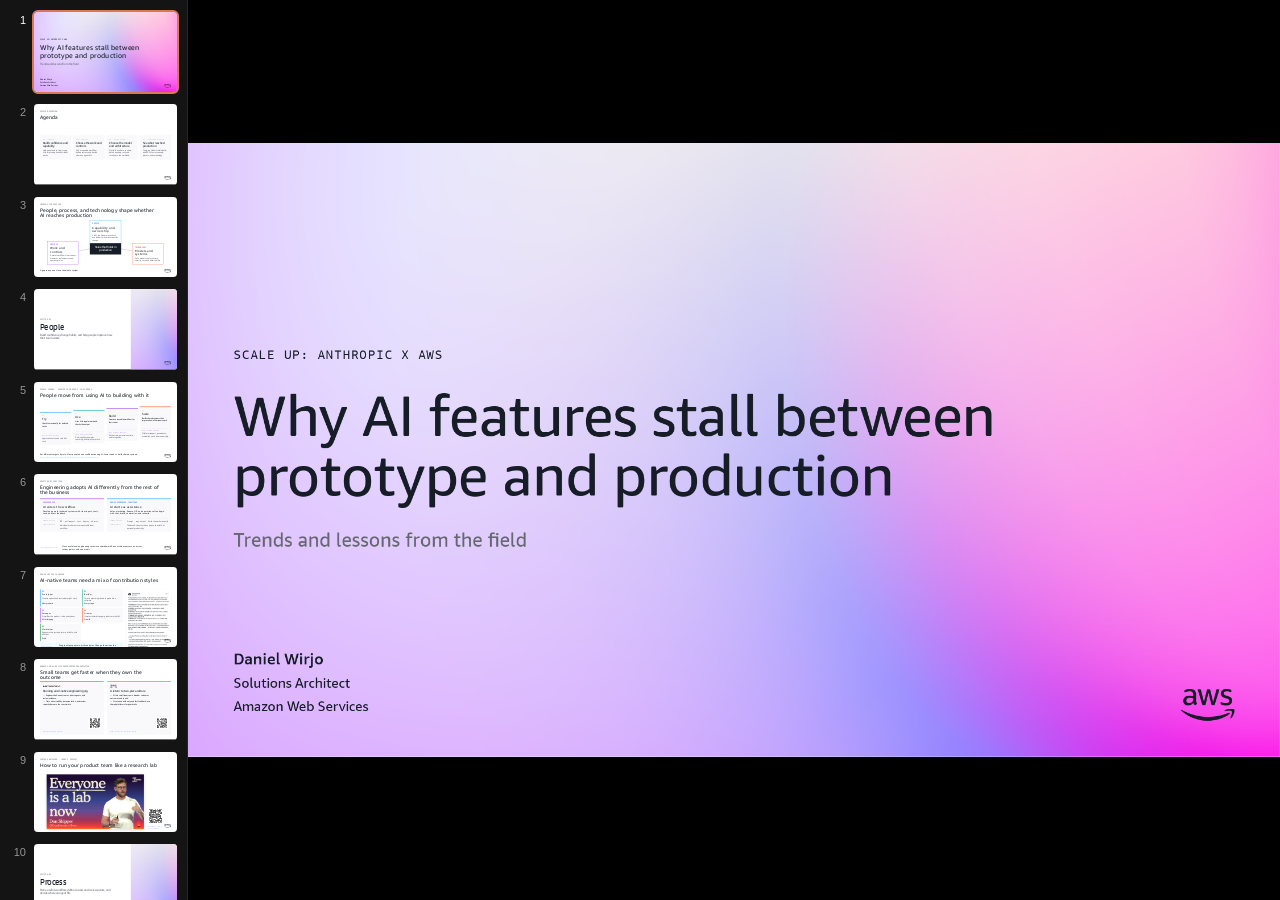
==== commit e14b87c2: "Add AI-native team resources" ====
--- a/scale-up-session-1/index.html
+++ b/scale-up-session-1/index.html
@@ -107,7 +107,7 @@
   .function-takeaway .label { font-family: var(--aws-font-mono); font-size: 18px; letter-spacing: 0.08em; text-transform: uppercase; color: var(--aws-purple-600); }
 
   /* ---- AI-native teams ---- */
-  .archetype-layout { position: absolute; left: 80px; right: 80px; top: 300px; bottom: 58px; display: grid; grid-template-columns: minmax(0, 1fr) 560px; gap: 42px; align-items: stretch; }
+  .archetype-layout { position: absolute; left: 80px; right: 80px; top: 300px; bottom: 58px; display: grid; grid-template-columns: minmax(0, 1fr) 600px; gap: 42px; align-items: stretch; }
   .archetype-row { display: grid; grid-template-columns: repeat(2, minmax(0, 1fr)); gap: 16px; align-content: start; }
   .archetype-card { min-height: 180px; box-sizing: border-box; padding: 20px 22px; background: var(--aws-gray-100); border-left: 7px solid var(--aws-blue-500); display: flex; flex-direction: column; gap: 10px; }
   .archetype-card.builder { border-top-color: var(--aws-teal-500); }
@@ -120,7 +120,7 @@
   .archetype-card.maintainer { border-left-color: var(--aws-green-600); }
   .archetype-card .role-name { font-size: 30px; line-height: 1.05; }
   .archetype-card .role-copy { margin-top: auto; color: var(--aws-gray-700); }
-  .archetype-source-shot { width: 100%; height: 100%; object-fit: cover; object-position: top; border: 1px solid var(--aws-gray-300); box-shadow: 0 12px 30px rgba(35, 47, 62, 0.12); }
+  .archetype-source-shot { width: 100%; height: 100%; box-sizing: border-box; padding: 10px; object-fit: contain; object-position: center; background: var(--aws-white); border: 1px solid var(--aws-gray-300); box-shadow: 0 12px 30px rgba(35, 47, 62, 0.12); }
   .archetype-footer { grid-column: 1 / -1; padding: 15px 20px; background: var(--aws-blue-50); display: grid; grid-template-columns: 210px 1fr; gap: 22px; align-items: center; }
   .archetype-footer .label { font-family: var(--aws-font-mono); font-size: 18px; letter-spacing: 0.08em; text-transform: uppercase; color: var(--aws-purple-600); }
   .anthropic-source { position: absolute; right: 80px; top: 82px; width: 220px; height: 48px; object-fit: contain; object-position: right center; }
@@ -137,6 +137,11 @@
   .native-card.aws .native-summary p::before { color: var(--aws-orange-600); }
   .native-qr { width: 158px; height: 158px; align-self: end; background: var(--aws-white); }
   .native-link { align-self: end; font-family: var(--aws-font-mono); font-size: 16px; line-height: 1.3; color: var(--aws-blue-600); text-decoration: none; }
+  .video-resource { position: absolute; left: 170px; right: 170px; top: 300px; bottom: 85px; display: grid; grid-template-columns: 1fr 230px; gap: 44px; align-items: end; }
+  .video-thumbnail { width: 100%; aspect-ratio: 16 / 9; object-fit: cover; box-shadow: 0 16px 42px rgba(35, 47, 62, 0.18); }
+  .video-resource-side { align-self: stretch; display: flex; flex-direction: column; justify-content: flex-end; gap: 22px; }
+  .video-resource-qr { width: 220px; height: 220px; background: var(--aws-white); }
+  .video-resource-link { font-family: var(--aws-font-mono); font-size: 17px; line-height: 1.35; color: var(--aws-blue-600); text-decoration: none; }
 
   /* ---- Workflow versus agent planning ---- */
   .planner-grid { position: absolute; left: 80px; right: 80px; top: 330px; display: grid; grid-template-columns: 1fr 1fr; gap: 48px; }
@@ -365,6 +370,7 @@
   "The L0 to L3 ladder describes how individuals use AI. Adoption also differs by function. Engineering often moves faster because the work already runs through shared systems: repositories, pull requests, tests, deployment pipelines, and incident tools. The model can receive context, take an action, and get fast feedback. Non-engineering adoption often starts in a chat window with drafts, summaries, and research. That helps the individual, but the context and output can remain outside the team's operating process. The management job is to move useful non-engineering cases from one-off prompts into shared workflows with data access, an owner, review points, and a measurable outcome.",
   "Boris Cherny describes five contribution styles visible on the Claude Code team: prototypers create options, builders turn promising ideas into production systems, sweepers simplify and improve what shipped, growers find product-market fit, and maintainers keep mature systems secure, reliable, fast, and efficient. People often span two or three styles. Treat this as a way to compose a team around the product stage, not as five new job titles. Source: Boris Cherny, Claude Code.",
   "Anthropic describes an AI-native engineering organisation where engineers spend less time writing every line and more time defining outcomes, directing agents, and reviewing evidence. Coding throughput rises quickly, so tests, observability, documentation, ownership, and review capacity become the constraints. Werner Vogels argues that AI makes small, autonomous teams practical again. Teams should own a durable customer problem end to end, have authority to make reversible decisions, and use shared platforms for guardrails without adding hand-offs. Sources: https://claude.com/blog/running-an-ai-native-engineering-org and https://www.allthingsdistributed.com/2026/06/return-to-two-pizza-culture.html",
+  "Dan Shipper explains how Every runs product teams more like research labs: start with a useful question, build small experiments, use the product internally, and let direct evidence shape the next iteration. This slide links to the full conversation on Lenny's Podcast. Source: https://www.youtube.com/watch?v=DqF08Dz3nok",
   "Next is process. Pick work that happens often, has a clear owner, and has a measurable outcome. Define review points and controls before deciding how much autonomy the technology needs.",
   "Pick the first workflow using five tests. It happens often enough for small gains to add up. One team owns it and can change the process. One number measures whether it improved. A person can review the output while confidence builds. The required data is already reachable. Support triage, document extraction, code review, and internal search often fit these conditions. Avoid starting with a flagship feature that has to be perfect at launch.",
   "The Generative AI Product Canvas turns one candidate feature into a buildable and measurable product plan. Work left to right through three bands. Frame the opportunity by defining the problem, current alternative, inputs, and outputs. Design the solution by choosing the product flow, whether it needs a prompt, pipeline, or agent, and the user experience. Prove and ship it by defining done, success metrics, evaluation, cost, and pricing. Use one canvas per feature. Resources: https://github.com/aws-samples/sample-apj-sup-sa/tree/add-genai-product-canvas/agentic-workloads/genai-product-canvas and https://catalog.us-east-1.prod.workshops.aws/workshops/f6d1379f-3504-4c36-8a46-3b9c3c99a03d/en-US/040-part-2-design",
@@ -662,8 +668,26 @@
     </div>
   </section>
 
-  <!-- 09 Section 2 -->
-  <section class="slide" data-screen-label="09 Section: Process">
+  <!-- 09 Video resource -->
+  <section class="slide" data-screen-label="09 Video resource">
+    <div class="head">
+      <p class="eyebrow">Further watching · Lenny's Podcast</p>
+      <h2 class="h-title">How to run your product team like a research lab</h2>
+    </div>
+    <div class="video-resource">
+      <a href="https://www.youtube.com/watch?v=DqF08Dz3nok">
+        <img class="video-thumbnail" src="assets/dan-shipper-research-lab-thumbnail.jpg" alt="Video thumbnail for How to run your product team like a research lab">
+      </a>
+      <div class="video-resource-side">
+        <img class="video-resource-qr" src="assets/qr-dan-shipper-research-lab.svg" alt="QR code for the Dan Shipper interview on Lenny's Podcast">
+        <a class="video-resource-link" href="https://www.youtube.com/watch?v=DqF08Dz3nok">Dan Shipper · Every<br>Lenny's Podcast</a>
+      </div>
+    </div>
+    <img class="logo-br" src="assets/aws-logo-gray850.svg" alt="AWS">
+  </section>
+
+  <!-- 10 Section 2 -->
+  <section class="slide" data-screen-label="10 Section: Process">
     <img src="assets/aws-gradient-light-1d.png" alt="" aria-hidden="true" style="position: absolute; right: 0; top: 0; width: 620px; height: 1080px; object-fit: cover;">
     <div style="position: absolute; left: 80px; top: 0; bottom: 0; width: 1120px; display: flex; flex-direction: column; justify-content: center; gap: 34px;">
       <p class="eyebrow">Section 02</p>
@@ -673,8 +697,8 @@
     <img class="logo-br" src="assets/aws-logo-gray850.svg" alt="AWS">
   </section>
 
-  <!-- 10 First workflow -->
-  <section class="slide" data-screen-label="10 First workflow">
+  <!-- 11 First workflow -->
+  <section class="slide" data-screen-label="11 First workflow">
     <div class="head">
       <p class="eyebrow">Choosing the first workflow</p>
       <h2 class="h-title">Picking the first workflow to take to production</h2>
@@ -704,8 +728,8 @@
     <img class="logo-br" src="assets/aws-logo-gray850.svg" alt="AWS">
   </section>
 
-  <!-- 11 Generative AI product canvas -->
-  <section class="slide" data-screen-label="11 Generative AI product canvas">
+  <!-- 12 Generative AI product canvas -->
+  <section class="slide" data-screen-label="12 Generative AI product canvas">
     <div class="head">
       <p class="eyebrow">Generative AI Product Canvas</p>
       <h2 class="h-title">Turn one AI idea into a buildable product feature</h2>
@@ -754,8 +778,8 @@
     <img class="logo-br" src="assets/aws-logo-gray850.svg" alt="AWS">
   </section>
 
-  <!-- 12 Think big, start small -->
-  <section class="slide" data-screen-label="12 Think big, start small">
+  <!-- 13 Think big, start small -->
+  <section class="slide" data-screen-label="13 Think big, start small">
     <img src="assets/aws-gradient-light-1d.png" alt="" aria-hidden="true" style="position: absolute; right: 0; top: 0; width: 460px; height: 1080px; object-fit: cover;">
     <div style="position: absolute; left: 80px; top: 185px; width: 1420px; display: flex; flex-direction: column; gap: 42px;">
       <p class="eyebrow">Field principle</p>
@@ -766,8 +790,8 @@
     <img class="logo-br" src="assets/aws-logo-gray850.svg" alt="AWS">
   </section>
 
-  <!-- 13 Workflow versus agent planning -->
-  <section class="slide" data-screen-label="13 Workflow versus agent planning">
+  <!-- 14 Workflow versus agent planning -->
+  <section class="slide" data-screen-label="14 Workflow versus agent planning">
     <div class="head">
       <p class="eyebrow">Workflow or agent</p>
       <h2 class="h-title">Who’s doing the planning?</h2>
@@ -808,8 +832,8 @@
     <img class="logo-br" src="assets/aws-logo-gray850.svg" alt="AWS">
   </section>
 
-  <!-- 14 Effective agents -->
-  <section class="slide" data-screen-label="14 Effective agents">
+  <!-- 15 Effective agents -->
+  <section class="slide" data-screen-label="15 Effective agents">
     <div class="head">
       <p class="eyebrow">Building effective agents</p>
       <h2 class="h-title">Use an agent when you cannot define the steps in advance</h2>
@@ -844,8 +868,8 @@
     <img class="logo-br" src="assets/aws-logo-gray850.svg" alt="AWS">
   </section>
 
-  <!-- 15 Agent loop -->
-  <section class="slide" data-screen-label="15 Agent loop">
+  <!-- 16 Agent loop -->
+  <section class="slide" data-screen-label="16 Agent loop">
     <div class="head">
       <p class="eyebrow">Agent loop</p>
       <h2 class="h-title">An agent repeats four steps until it reaches a stopping condition</h2>
@@ -890,8 +914,8 @@
     <img class="logo-br" src="assets/aws-logo-gray850.svg" alt="AWS">
   </section>
 
-  <!-- 16 Task horizon and autonomy -->
-  <section class="slide" data-screen-label="16 Task horizon and autonomy">
+  <!-- 17 Task horizon and autonomy -->
+  <section class="slide" data-screen-label="17 Task horizon and autonomy">
     <div class="head">
       <p class="eyebrow">A practical autonomy spectrum</p>
       <h2 class="h-title">How long does your agent run?</h2>
@@ -935,8 +959,8 @@
     <img class="logo-br" src="assets/aws-logo-gray850.svg" alt="AWS">
   </section>
 
-  <!-- 17 Section 3 -->
-  <section class="slide" data-screen-label="17 Section: Technology">
+  <!-- 18 Section 3 -->
+  <section class="slide" data-screen-label="18 Section: Technology">
     <img src="assets/aws-gradient-light-1d.png" alt="" aria-hidden="true" style="position: absolute; right: 0; top: 0; width: 620px; height: 1080px; object-fit: cover;">
     <div style="position: absolute; left: 80px; top: 0; bottom: 0; width: 1120px; display: flex; flex-direction: column; justify-content: center; gap: 34px;">
       <p class="eyebrow">Section 03</p>
@@ -946,8 +970,8 @@
     <img class="logo-br" src="assets/aws-logo-gray850.svg" alt="AWS">
   </section>
 
-  <!-- 18 Deterministic and probabilistic -->
-  <section class="slide" data-screen-label="18 Deterministic and probabilistic">
+  <!-- 19 Deterministic and probabilistic -->
+  <section class="slide" data-screen-label="19 Deterministic and probabilistic">
     <div class="head">
       <p class="eyebrow">System design</p>
       <h2 class="h-title">AI systems balance deterministic controls and probabilistic reasoning</h2>
@@ -983,8 +1007,8 @@
     <img class="logo-br" src="assets/aws-logo-gray850.svg" alt="AWS">
   </section>
 
-  <!-- 19 Horse and harness -->
-  <section class="slide" data-screen-label="19 Horse and harness">
+  <!-- 20 Horse and harness -->
+  <section class="slide" data-screen-label="20 Horse and harness">
     <div class="head">
       <p class="eyebrow">Horse and harness</p>
       <h2 class="h-title">A capable model still needs a well-designed harness</h2>
@@ -1029,8 +1053,8 @@
     <img class="logo-br" src="assets/aws-logo-gray850.svg" alt="AWS">
   </section>
 
-  <!-- 20 Brain and hands -->
-  <section class="slide" data-screen-label="20 Brain and hands">
+  <!-- 21 Brain and hands -->
+  <section class="slide" data-screen-label="21 Brain and hands">
     <div class="head">
       <p class="eyebrow">Brain versus hands</p>
       <h2 class="h-title">How does agentic AI look today?</h2>
@@ -1077,8 +1101,8 @@
     <img class="logo-br" src="assets/aws-logo-gray850.svg" alt="AWS">
   </section>
 
-  <!-- 21 The map -->
-  <section class="slide" data-screen-label="21 Four ways">
+  <!-- 22 The map -->
+  <section class="slide" data-screen-label="22 Four ways">
     <div class="head">
       <p class="eyebrow">Choose the surface</p>
       <h2 class="h-title">Four ways to run Claude on AWS</h2>
@@ -1125,8 +1149,8 @@
     <img class="logo-br" src="assets/aws-logo-gray850.svg" alt="AWS">
   </section>
 
-  <!-- 22 Models -->
-  <section class="slide" data-screen-label="22 Models">
+  <!-- 23 Models -->
+  <section class="slide" data-screen-label="23 Models">
     <div class="head">
       <p class="eyebrow">Choosing a model</p>
       <h2 class="h-title">Choose the model by workload</h2>
@@ -1171,8 +1195,8 @@
     <img class="logo-br" src="assets/aws-logo-gray850.svg" alt="AWS">
   </section>
 
-  <!-- 23 Cost levers -->
-  <section class="slide" data-screen-label="23 Cost levers">
+  <!-- 24 Cost levers -->
+  <section class="slide" data-screen-label="24 Cost levers">
     <div class="head">
       <p class="eyebrow">Keeping cost in line with value</p>
       <h2 class="h-title">Four ways to control inference cost</h2>
@@ -1210,8 +1234,8 @@
     <img class="logo-br" src="assets/aws-logo-gray850.svg" alt="AWS">
   </section>
 
-  <!-- 24 Australia -->
-  <section class="slide" data-screen-label="24 Australia">
+  <!-- 25 Australia -->
+  <section class="slide" data-screen-label="25 Australia">
     <div class="head">
       <p class="eyebrow">Stall 03 · Location</p>
       <h2 class="h-title">Australian data residency considerations</h2>
@@ -1255,8 +1279,8 @@
     <img class="logo-br" src="assets/aws-logo-gray850.svg" alt="AWS">
   </section>
 
-  <!-- 25 Section 4 -->
-  <section class="slide" data-screen-label="25 Section: Customer stories">
+  <!-- 26 Section 4 -->
+  <section class="slide" data-screen-label="26 Section: Customer stories">
     <img src="assets/aws-gradient-light-1d.png" alt="" aria-hidden="true" style="position: absolute; right: 0; top: 0; width: 620px; height: 1080px; object-fit: cover;">
     <div style="position: absolute; left: 80px; top: 0; bottom: 0; width: 1120px; display: flex; flex-direction: column; justify-content: center; gap: 34px;">
       <p class="eyebrow">Section 04</p>
@@ -1266,8 +1290,8 @@
     <img class="logo-br" src="assets/aws-logo-gray850.svg" alt="AWS">
   </section>
 
-  <!-- 26 AWS customer stories -->
-  <section class="slide" data-screen-label="26 AWS customer stories">
+  <!-- 27 AWS customer stories -->
+  <section class="slide" data-screen-label="27 AWS customer stories">
     <div class="head">
       <p class="eyebrow">AWS customer stories</p>
       <h2 class="h-title">AWS customers with agentic AI in production</h2>
@@ -1321,8 +1345,8 @@
     <img class="logo-br" src="assets/aws-logo-gray850.svg" alt="AWS">
   </section>
 
-  <!-- 27 Case study framework -->
-  <section class="slide" data-screen-label="27 Case study framework">
+  <!-- 28 Case study framework -->
+  <section class="slide" data-screen-label="28 Case study framework">
     <div class="head">
       <p class="eyebrow">People, process, and technology</p>
       <h2 class="h-title">The same pattern appears in each case</h2>
@@ -1365,8 +1389,8 @@
     <img class="logo-br" src="assets/aws-logo-gray850.svg" alt="AWS">
   </section>
 
-  <!-- 28 Gotchas -->
-  <section class="slide" data-screen-label="28 Gotchas">
+  <!-- 29 Gotchas -->
+  <section class="slide" data-screen-label="29 Gotchas">
     <div class="head">
       <p class="eyebrow">Field notes</p>
       <h2 class="h-title">Common deployment gotchas</h2>
@@ -1418,8 +1442,8 @@
     <img class="logo-br" src="assets/aws-logo-gray850.svg" alt="AWS">
   </section>
 
-  <!-- 29 Closing -->
-  <section class="slide" data-screen-label="29 Closing">
+  <!-- 30 Closing -->
+  <section class="slide" data-screen-label="30 Closing">
     <div class="head">
       <p class="eyebrow">Recap</p>
       <h2 class="h-title">Key takeaways</h2>
@@ -1445,8 +1469,8 @@
     <img class="logo-br" src="assets/aws-logo-gray850.svg" alt="AWS">
   </section>
 
-  <!-- 30 Appendix -->
-  <section class="slide" data-screen-label="30 Appendix">
+  <!-- 31 Appendix -->
+  <section class="slide" data-screen-label="31 Appendix">
     <img src="assets/aws-gradient-light-1d.png" alt="" aria-hidden="true" style="position: absolute; right: 0; top: 0; width: 620px; height: 1080px; object-fit: cover;">
     <div style="position: absolute; left: 80px; top: 0; bottom: 0; width: 1120px; display: flex; flex-direction: column; justify-content: center; gap: 34px;">
       <p class="eyebrow">Reference material</p>
@@ -1456,8 +1480,8 @@
     <img class="logo-br" src="assets/aws-logo-gray850.svg" alt="AWS">
   </section>
 
-  <!-- 31 Two questions -->
-  <section class="slide" data-screen-label="31 Two questions">
+  <!-- 32 Two questions -->
+  <section class="slide" data-screen-label="32 Two questions">
     <div class="head">
       <p class="eyebrow">Choose the surface</p>
       <h2 class="h-title">Two questions choose the deployment route</h2>
@@ -1488,8 +1512,8 @@
     <img class="logo-br" src="assets/aws-logo-gray850.svg" alt="AWS">
   </section>
 
-  <!-- 32 API routes -->
-  <section class="slide" data-screen-label="32 API routes">
+  <!-- 33 API routes -->
+  <section class="slide" data-screen-label="33 API routes">
     <div class="head">
       <p class="eyebrow">Choose the surface · API</p>
       <h2 class="h-title">The two API routes, side by side</h2>
@@ -1526,8 +1550,8 @@
     <img class="logo-br" src="assets/aws-logo-gray850.svg" alt="AWS">
   </section>
 
-  <!-- 33 Apps routes -->
-  <section class="slide" data-screen-label="33 Apps routes">
+  <!-- 34 Apps routes -->
+  <section class="slide" data-screen-label="34 Apps routes">
     <div class="head">
       <p class="eyebrow">Choose the surface · Apps</p>
       <h2 class="h-title">The apps side, and where Claude Code fits</h2>
@@ -1566,8 +1590,8 @@
     <img class="logo-br" src="assets/aws-logo-gray850.svg" alt="AWS">
   </section>
 
-  <!-- 34 Apps Gateway -->
-  <section class="slide" data-screen-label="34 Apps Gateway">
+  <!-- 35 Apps Gateway -->
+  <section class="slide" data-screen-label="35 Apps Gateway">
     <div class="head">
       <p class="eyebrow">Choose the surface · Controls</p>
       <h2 class="h-title">Add SSO, usage tracking, and spend caps</h2>
@@ -1612,8 +1636,8 @@
     <img class="logo-br" src="assets/aws-logo-gray850.svg" alt="AWS">
   </section>
 
-  <!-- 35 Tie-breakers -->
-  <section class="slide" data-screen-label="35 Tie-breakers">
+  <!-- 36 Tie-breakers -->
+  <section class="slide" data-screen-label="36 Tie-breakers">
     <div class="head">
       <p class="eyebrow">Choose the surface</p>
       <h2 class="h-title">When both API routes fit, the tie-breakers</h2>
@@ -1646,8 +1670,8 @@
     <img class="logo-br" src="assets/aws-logo-gray850.svg" alt="AWS">
   </section>
 
-  <!-- 36 Which option -->
-  <section class="slide" data-screen-label="36 Which option">
+  <!-- 37 Which option -->
+  <section class="slide" data-screen-label="37 Which option">
     <div class="head">
       <p class="eyebrow">Choose the surface</p>
       <h2 class="h-title">Which option for which situation</h2>
@@ -1677,8 +1701,8 @@
     <img class="logo-br" src="assets/aws-logo-gray850.svg" alt="AWS">
   </section>
 
-  <!-- 37 One bill -->
-  <section class="slide" data-screen-label="37 One bill">
+  <!-- 38 One bill -->
+  <section class="slide" data-screen-label="38 One bill">
     <div class="head">
       <p class="eyebrow">Stall 02 · Buying</p>
       <h2 class="h-title">Billing follows the deployment route</h2>
@@ -1723,8 +1747,8 @@
     <img class="logo-br" src="assets/aws-logo-gray850.svg" alt="AWS">
   </section>
 
-  <!-- 38 On the bill -->
-  <section class="slide" data-screen-label="38 On the bill">
+  <!-- 39 On the bill -->
+  <section class="slide" data-screen-label="39 On the bill">
     <div class="head">
       <p class="eyebrow">Stall 02 · Buying</p>
       <h2 class="h-title">Where it shows up when finance asks</h2>
@@ -1757,8 +1781,8 @@
     <img class="logo-br" src="assets/aws-logo-gray850.svg" alt="AWS">
   </section>
 
-  <!-- 39 Claude Code config -->
-  <section class="slide" data-screen-label="39 Claude Code config">
+  <!-- 40 Claude Code config -->
+  <section class="slide" data-screen-label="40 Claude Code config">
     <div class="head">
       <p class="eyebrow">Stall 03 · Location · In practice</p>
       <h2 class="h-title">Claude Code on Bedrock from Australia: the settings that work</h2>
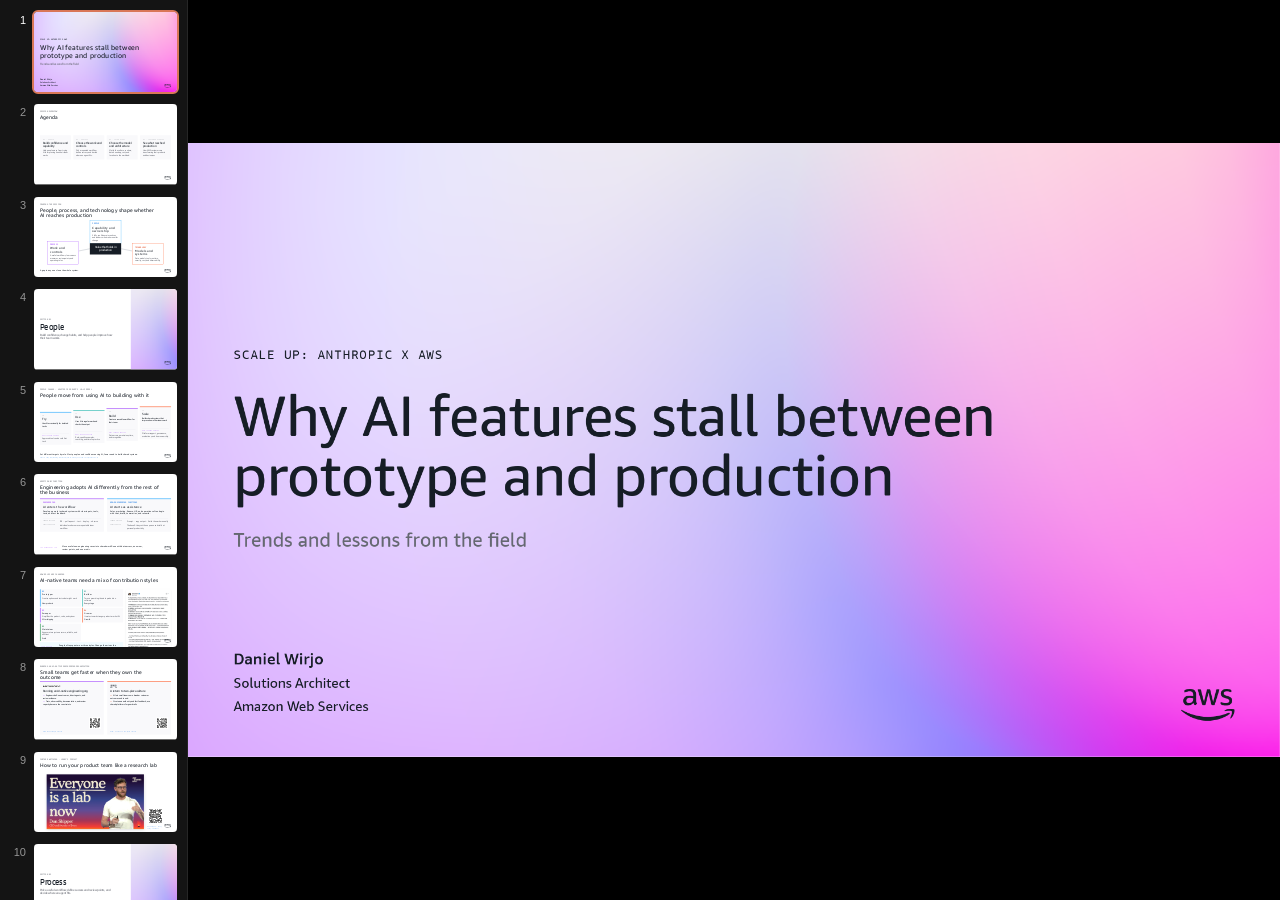
==== commit cc151a91: "Refine customer stories agenda copy" ====
--- a/scale-up-session-1/index.html
+++ b/scale-up-session-1/index.html
@@ -450,7 +450,7 @@
       <div class="card">
         <span class="k">04 · Customer stories</span>
         <span class="t">See what reached production</span>
-        <p class="body-md muted">Compare Halter, Heidi Health, and RDC.AI across people, process, and technology.</p>
+        <p class="body-md muted">How AWS customers are transforming their products and businesses</p>
       </div>
     </div>
     <img class="logo-br" src="assets/aws-logo-gray850.svg" alt="AWS">
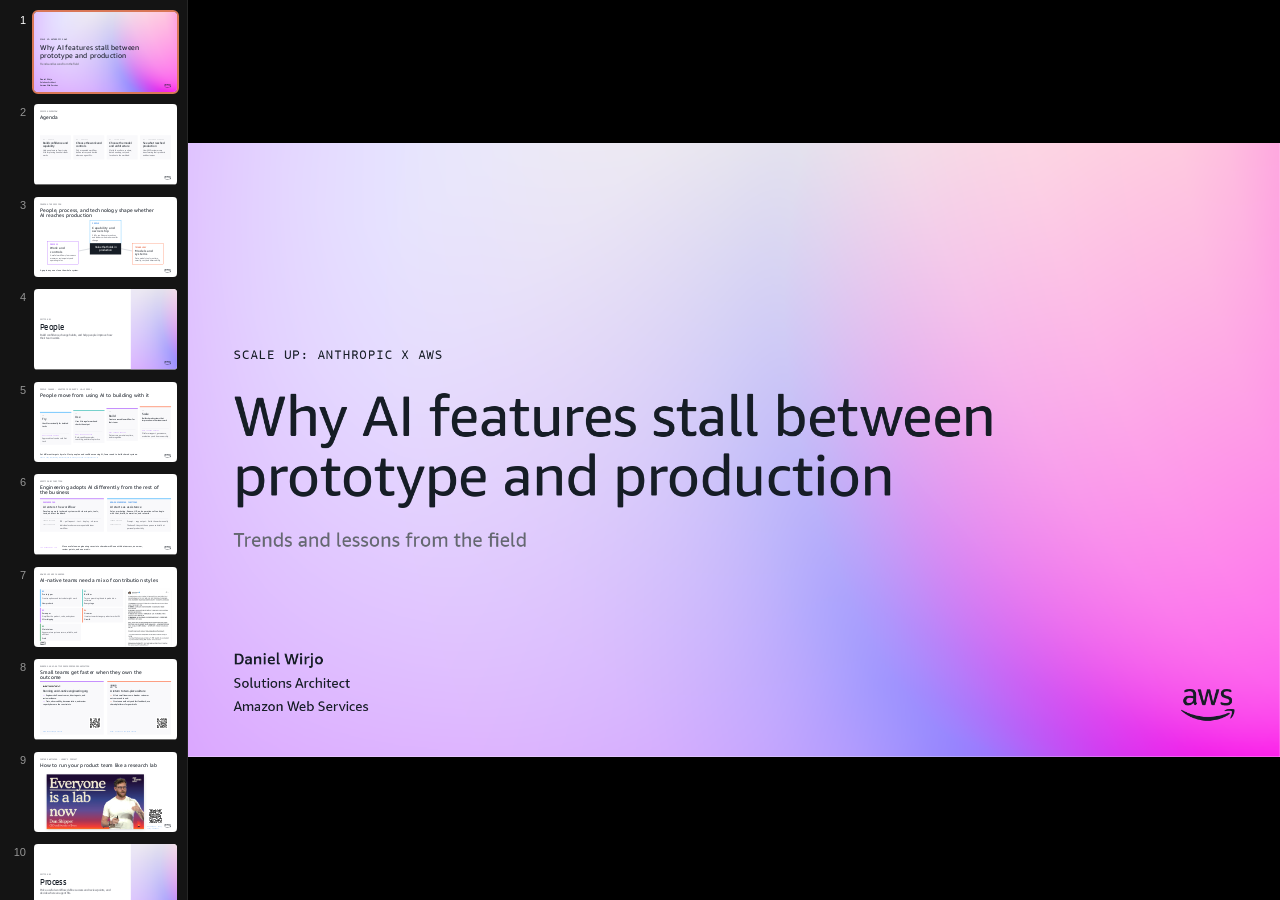
==== commit 6dcf5da7: "Clean up contribution styles slide" ====
--- a/scale-up-session-1/index.html
+++ b/scale-up-session-1/index.html
@@ -121,8 +121,7 @@
   .archetype-card .role-name { font-size: 30px; line-height: 1.05; }
   .archetype-card .role-copy { margin-top: auto; color: var(--aws-gray-700); }
   .archetype-source-shot { width: 100%; height: 100%; box-sizing: border-box; padding: 10px; object-fit: contain; object-position: center; background: var(--aws-white); border: 1px solid var(--aws-gray-300); box-shadow: 0 12px 30px rgba(35, 47, 62, 0.12); }
-  .archetype-footer { grid-column: 1 / -1; padding: 15px 20px; background: var(--aws-blue-50); display: grid; grid-template-columns: 210px 1fr; gap: 22px; align-items: center; }
-  .archetype-footer .label { font-family: var(--aws-font-mono); font-size: 18px; letter-spacing: 0.08em; text-transform: uppercase; color: var(--aws-purple-600); }
+  .archetype-logo { position: absolute; left: 80px; bottom: 32px; height: 48px; width: auto; }
   .anthropic-source { position: absolute; right: 80px; top: 82px; width: 220px; height: 48px; object-fit: contain; object-position: right center; }
 
   .native-grid { position: absolute; left: 80px; right: 80px; top: 300px; bottom: 64px; display: grid; grid-template-columns: 1fr 1fr; gap: 48px; }
@@ -628,14 +627,10 @@
           <p class="body-md muted">Keeps mature systems secure, reliable, and efficient</p>
           <p class="role-copy body-md">Scale</p>
         </div>
-        <div class="archetype-footer">
-          <span class="label">Team design</span>
-          <p class="body-lg">People often span two or three styles. Change the mix as the product matures.</p>
-        </div>
       </div>
       <img class="archetype-source-shot" src="assets/boris-cherny-contribution-archetypes.png" alt="Boris Cherny describing five contribution archetypes on the Claude Code team">
     </div>
-    <img class="logo-br" src="assets/aws-logo-gray850.svg" alt="AWS">
+    <img class="archetype-logo" src="assets/aws-logo-gray850.svg" alt="AWS">
   </section>
 
   <!-- 08 AI-native engineering organisation -->
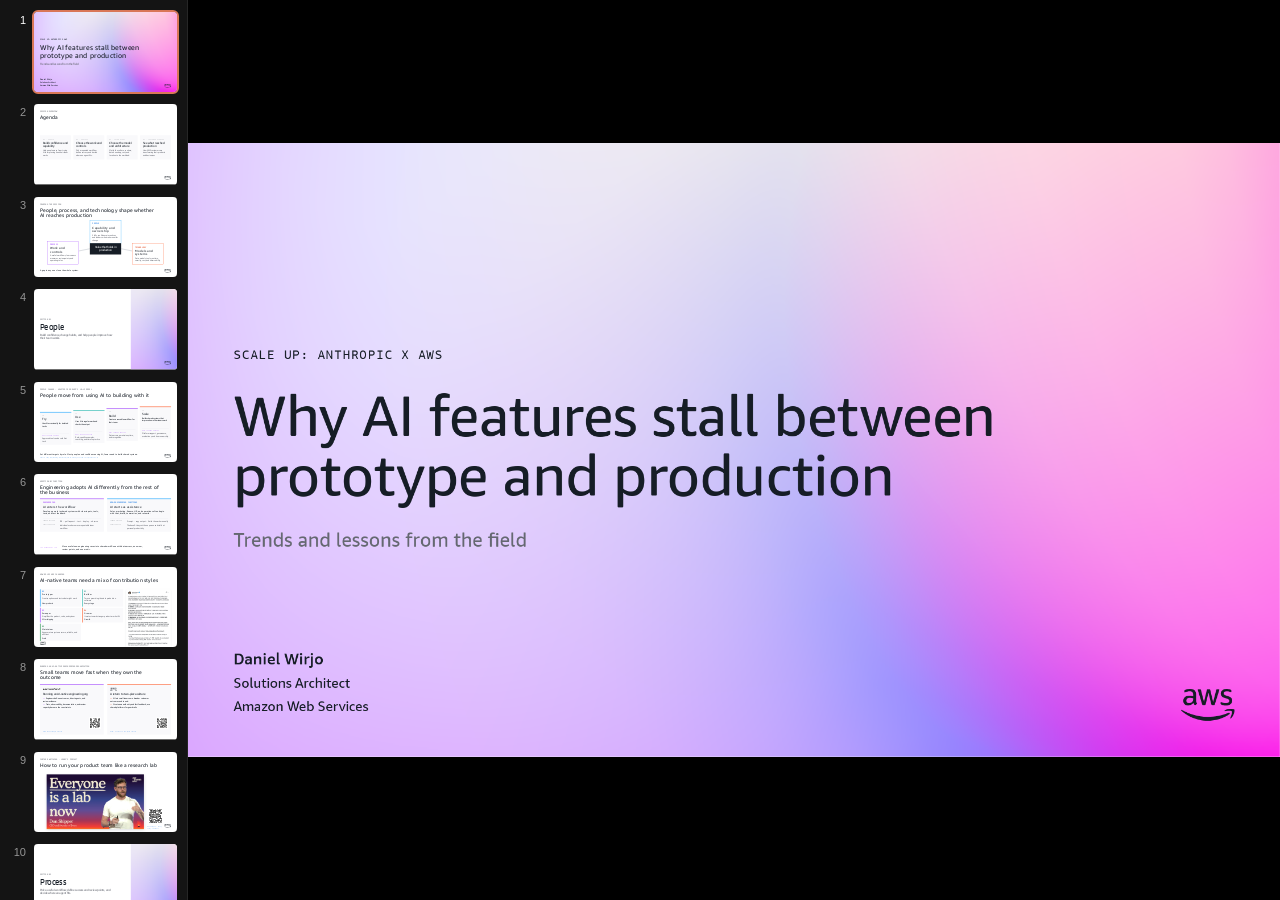
==== commit c87940d7: "Improve AI-native teams slide spacing" ====
--- a/scale-up-session-1/index.html
+++ b/scale-up-session-1/index.html
@@ -124,7 +124,7 @@
   .archetype-logo { position: absolute; left: 80px; bottom: 32px; height: 48px; width: auto; }
   .anthropic-source { position: absolute; right: 80px; top: 82px; width: 220px; height: 48px; object-fit: contain; object-position: right center; }
 
-  .native-grid { position: absolute; left: 80px; right: 80px; top: 300px; bottom: 64px; display: grid; grid-template-columns: 1fr 1fr; gap: 48px; }
+  .native-grid { position: absolute; left: 80px; right: 80px; top: 340px; bottom: 64px; display: grid; grid-template-columns: 1fr 1fr; gap: 48px; }
   .native-card { box-sizing: border-box; padding: 34px 38px; background: var(--aws-gray-100); border-top: 7px solid var(--aws-purple-600); display: grid; grid-template-columns: 1fr 158px; grid-template-rows: auto auto 1fr auto; column-gap: 30px; row-gap: 20px; }
   .native-card.aws { border-top-color: var(--aws-orange-500); }
   .native-logo { width: 240px; height: 54px; object-fit: contain; object-position: left center; grid-column: 1 / -1; }
@@ -169,7 +169,10 @@
   .canvas-box { min-height: 62px; box-sizing: border-box; padding: 16px 14px; background: var(--aws-white); border: 2px solid var(--aws-gray-300); display: flex; align-items: center; justify-content: center; text-align: center; font-size: 22px; line-height: 1.15; }
   .canvas-resources { position: absolute; right: 80px; top: 315px; width: 450px; min-height: 525px; box-sizing: border-box; padding: 34px 36px; background: var(--aws-purple-50); border-top: 7px solid var(--aws-purple-600); display: flex; flex-direction: column; gap: 22px; }
   .canvas-resources .resource-title { font-size: 38px; line-height: 1.1; }
-  .canvas-resources a { font-family: var(--aws-font-mono); font-size: 18px; line-height: 1.35; color: var(--aws-blue-600); text-decoration: none; padding-top: 16px; border-top: 2px solid var(--aws-purple-200); }
+  .canvas-resource-grid { margin-top: auto; display: grid; grid-template-columns: repeat(3, 1fr); gap: 14px; }
+  .canvas-resource-item { display: flex; flex-direction: column; gap: 10px; color: var(--aws-gray-850); text-decoration: none; }
+  .canvas-resource-item img { width: 100%; aspect-ratio: 1; background: var(--aws-white); }
+  .canvas-resource-item span { font-family: var(--aws-font-mono); font-size: 14px; line-height: 1.25; text-align: center; }
   .canvas-takeaway { position: absolute; left: 80px; right: 440px; bottom: 50px; display: grid; grid-template-columns: 260px 1fr; gap: 32px; align-items: center; }
   .canvas-takeaway .label { font-family: var(--aws-font-mono); font-size: 18px; letter-spacing: 0.08em; text-transform: uppercase; color: var(--aws-purple-600); }
 
@@ -637,7 +640,7 @@
   <section class="slide" data-screen-label="08 AI-native engineering organisation">
     <div class="head">
       <p class="eyebrow">Running an AI-native engineering organisation</p>
-      <h2 class="h-title">Small teams get faster when they own the outcome</h2>
+      <h2 class="h-title">Small teams move fast when they own the outcome</h2>
     </div>
     <div class="native-grid">
       <div class="native-card">
@@ -762,9 +765,20 @@
       <span class="eyebrow" style="color: var(--aws-purple-600);">Resources</span>
       <span class="resource-title">Use one canvas per feature</span>
       <p class="body-md muted">Start with the user problem. Put evaluation, cost, and pricing on the page from day one.</p>
-      <a href="https://github.com/aws-samples/sample-apj-sup-sa/tree/add-genai-product-canvas/agentic-workloads/genai-product-canvas">Canvas template and facilitator kit</a>
-      <a href="https://github.com/aws-samples/sample-apj-sup-sa/blob/add-genai-product-canvas/agentic-workloads/genai-product-canvas/genai-product-canvas-template.pptx">Download the canvas template</a>
-      <a href="https://catalog.us-east-1.prod.workshops.aws/workshops/f6d1379f-3504-4c36-8a46-3b9c3c99a03d/en-US/040-part-2-design">AWS workshop design module</a>
+      <div class="canvas-resource-grid">
+        <a class="canvas-resource-item" href="https://github.com/aws-samples/sample-apj-sup-sa/tree/add-genai-product-canvas/agentic-workloads/genai-product-canvas">
+          <img src="assets/qr-genai-canvas-kit.svg" alt="QR code for the canvas facilitator kit">
+          <span>Facilitator kit</span>
+        </a>
+        <a class="canvas-resource-item" href="https://github.com/aws-samples/sample-apj-sup-sa/blob/add-genai-product-canvas/agentic-workloads/genai-product-canvas/genai-product-canvas-template.pptx">
+          <img src="assets/qr-genai-canvas-template.svg" alt="QR code to download the canvas template">
+          <span>Canvas template</span>
+        </a>
+        <a class="canvas-resource-item" href="https://catalog.us-east-1.prod.workshops.aws/workshops/f6d1379f-3504-4c36-8a46-3b9c3c99a03d/en-US/040-part-2-design">
+          <img src="assets/qr-genai-canvas-workshop.svg" alt="QR code for the AWS workshop design module">
+          <span>Workshop module</span>
+        </a>
+      </div>
     </div>
     <div class="canvas-takeaway">
       <span class="label">Output</span>
